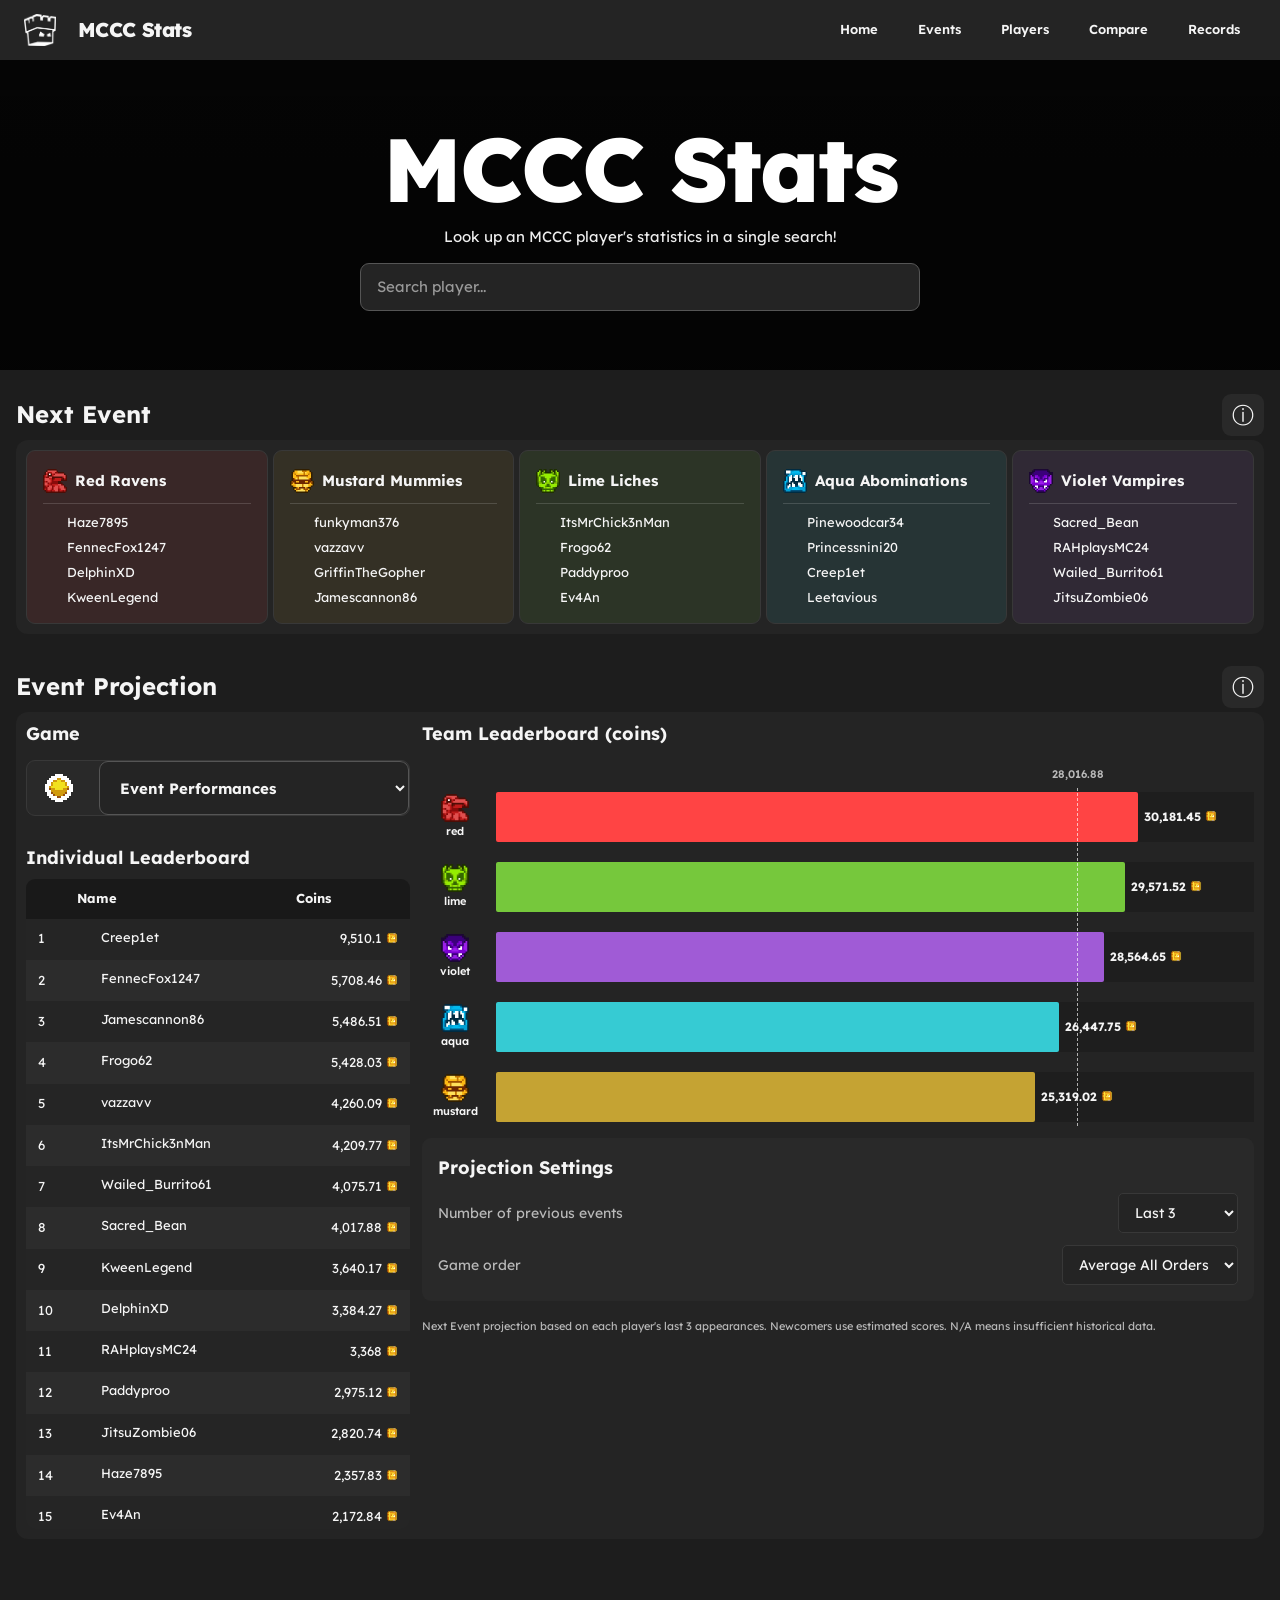
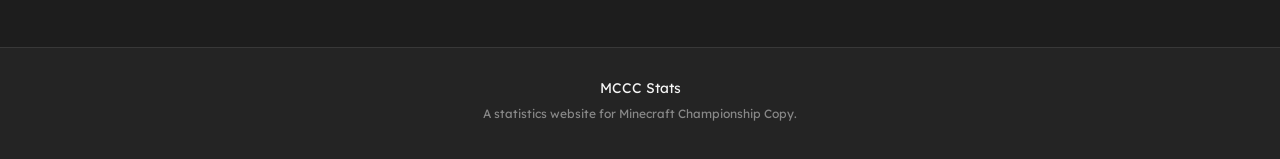
==== index.html @ 7f7164e3 "Add files via upload" ====
<!DOCTYPE html>
<html lang="en" data-theme="dark">
<head>
    <meta charset="UTF-8">
    <meta name="viewport" content="width=device-width, initial-scale=1.0">
    <link rel="icon" type="image/png" href="logo.png?v=2">

    <title>MCCC Stats</title>
    <meta name="description"
          content="MCCC Stats - View Minecraft Championship Copy events, teams, players and statistics.">

    <!-- ReafyStats-style font -->
    <link rel="preconnect" href="https://fonts.googleapis.com">
    <link rel="preconnect" href="https://fonts.gstatic.com" crossorigin>
    <link href="https://fonts.googleapis.com/css2?family=Lexend+Deca:wght@300;400;500;600;700;800&display=swap"
          rel="stylesheet">

    <!-- Our stylesheets -->
    <link rel="stylesheet" href="css/style.css">
    <link rel="stylesheet" href="css/responsive.css">
</head>

<body>

    <!-- =============================== -->
    <!-- NAVIGATION BAR                  -->
    <!-- =============================== -->

    
<header class="site-header">
  <nav class="navbar">

    <div class="navbar-start">
        <img src="logo.png" alt="MCCC Logo"
     style="width:32px;height:32px;object-fit:contain;vertical-align:middle;margin-right:10px;">
      <a href="index.html" class="navbar-brand">
        MCCC Stats
      </a>
    </div>

    <div class="navbar-end">
      <a href="index.html" class="nav-link active">Home</a>
      <a href="events.html" class="nav-link">Events</a>
      <a href="players.html" class="nav-link">Players</a>
      <a href="compare.html" class="nav-link">Compare</a>
      <a class="nav-link" href="records.html">Records</a>
    </div>

  </nav>
</header>



    <!-- =============================== -->
    <!-- MAIN CONTENT                    -->
    <!-- =============================== -->

    <main>

        <!-- =========================== -->
        <!-- HERO / PLAYER SEARCH        -->
        <!-- =========================== -->

        <section class="hero bg-main-lobby">

            <div class="hero-overlay"></div>

            <div class="hero-content">

                <div class="hero-inner">

                    <h1 class="hero-title">
                        MCCC Stats
                    </h1>

                    <p class="hero-description">
                        Look up an MCCC player's statistics
                        in a single search!
                    </p>

                    <div class="search-container">

                        <label for="player-search" class="sr-only">
                            Search for a player
                        </label>

                        <input
                            type="search"
                            id="player-search"
                            class="player-search-input"
                            placeholder="Search player..."
                            autocomplete="off"
                        >

                        <div
                            id="player-search-results"
                            class="search-results"
                            hidden
                        ></div>

                    </div>

                </div>

            </div>

        </section>


        <!-- =========================== -->
        <!-- HOMEPAGE SECTIONS           -->
        <!-- =========================== -->

        <div class="homepage-container">

            <!-- ======================= -->
            <!-- EVENT TEAMS             -->
            <!-- ======================= -->

            <section id="event-teams" class="homepage-section">

                <div class="section-header">

                    <h2 class="section-title">
                        Next Event
                    </h2>

                    <div class="info-dropdown">

                        <button
                            type="button"
                            class="info-button"
                            aria-label="About event teams"
                            title="About event teams"
                        >
                            ⓘ
                        </button>

                        <div class="info-content">
                            This section displays the teams
                            for the selected MCCC event.
                            Click on a player to access
                            their individual statistics!
                        </div>

                    </div>

                </div>

                <div class="section-content">

                    <div class="team-grid" id="event-team-grid">
                    </div>

                </div>

            </section>


            <!-- ======================= -->
            <!-- EVENT PROJECTION        -->
            <!-- ======================= -->

            <section id="event-projection" class="homepage-section">

                <div class="section-header">

                    <h2 class="section-title">
                        Event Projection
                    </h2>

                    <div class="info-dropdown">

                        <button
                            type="button"
                            class="info-button"
                            aria-label="About event projection"
                            title="About event projection"
                        >
                            ⓘ
                        </button>

                        <div class="info-content">
                            This section estimates the relative
                            strength of teams based on players'
                            previous performances.

                            Player averages are combined
                            to calculate projected team scores.

                            These are only predictions!
                        </div>

                    </div>

                </div>

                <div class="section-content">

                    <div class="projection-layout">

                        <!-- LEFT COLUMN -->

                        <div class="projection-sidebar">

                            <div class="projection-settings">

                                <label
                                    for="projection-game"
                                    class="settings-label"
                                >
                                    Game
                                </label>

                                <div class="game-select-container">

                                    <img src="assets/stats/all.webp" class="selected-game-icon" alt="">

                                    <select
                                        id="projection-game"
                                        class="game-select"
                                    >

                                        <option value="event">
                                            Event Performances
                                        </option>

                                        <optgroup label="Games">

                                            <option value="battle_box">
                                                Battle Box
                                            </option>

                                            <option value="sky_battle">
                                                Sky Battle
                                            </option>

                                            <option value="hole_in_the_wall">
                                                Hole in the Wall
                                            </option>

                                            <option value="rocket_spleef_rush">
                                                Rocket Spleef Rush
                                            </option>

                                            <option value="tgttos">
                                                TGTTOS
                                            </option>

                                            <option value="parkour_warrior">
                                                Parkour Warrior
                                            </option>

                                        </optgroup>

                                    </select>

                                </div>

                            </div>


                            <!-- INDIVIDUAL LEADERBOARD -->

                            <div class="projection-leaderboard">

                                <h3 class="projection-subtitle">
                                    Individual Leaderboard
                                </h3>

                                <div class="table-container">

                                    <table class="stats-table">

                                        <thead>
                                            <tr>
                                                <th></th>
                                                <th>Name</th>
                                                <th>Coins</th>
                                            </tr>
                                        </thead>

                                        <tbody id="projection-individual-body">
                                            <!-- Filled by projection.js -->
                                        </tbody>

                                    </table>

                                </div>

                            </div>

                        </div> <!-- projection-sidebar -->


                        <!-- RIGHT COLUMN -->

                        <div class="projection-main">

                            <h3 class="projection-subtitle">
                                Team Leaderboard (coins)
                            </h3>

                            <div id="projection-team-results" hidden></div>

                            <div
                                id="projection-chart"
                                class="projection-chart"
                            ></div>


                            <!-- PROJECTION SETTINGS -->

                            <div class="projection-options">

                                <h3 class="projection-subtitle">
                                    Projection Settings
                                </h3>

                                <div class="projection-option">

                                    <label for="projection-events-count">
                                        Number of previous events
                                    </label>

                                    <select id="projection-events-count">
                                        <option value="1">Last 1</option>
                                        <option value="2">Last 2</option>
                                        <option value="3" selected>Last 3</option>
                                        <option value="5">Last 5</option>
                                        <option value="season1">Season 1</option>
                                        <option value="season2">Season 2</option>
                                        <option value="all">All Events</option>
                                    </select>

                                </div>

                                <div class="projection-option">

                                    <label for="projection-order-mode">
                                        Game order
                                    </label>

                                    <select id="projection-order-mode">
                                        <option value="average" selected>
                                            Average All Orders
                                        </option>
                                        <option value="custom">
                                            Custom Order
                                        </option>
                                        <option value="random">
                                            Random Order
                                        </option>
                                    </select>

                                </div>

                            </div> <!-- projection-options -->


                            <!-- HORIZONTAL GAME ORDER -->
                            <!-- Now inside the RIGHT column -->

                            <div
                                id="projection-order-controls"
                                class="projection-order-controls"
                                hidden
                            >

                                <div class="projection-order-header">

                                    <div>
                                        <h3 class="projection-subtitle">
                                            Game Order
                                        </h3>

                                        <p class="projection-order-description">
                                            Drag games to rearrange their order.
                                            Multipliers are determined by position.
                                        </p>
                                    </div>

                                    <button
                                        type="button"
                                        id="projection-randomize"
                                        hidden
                                    >
                                        Shuffle Order
                                    </button>

                                </div>

                                <div
                                    id="projection-order-list"
                                    class="projection-order-list"
                                ></div>

                            </div> <!-- projection-order-controls -->

                        </div> <!-- projection-main -->

                    </div> <!-- projection-layout -->

                </div> <!-- section-content -->

            </section> <!-- event-projection -->

        </div> <!-- homepage-container -->

    </main>


    <!-- =============================== -->
    <!-- FOOTER                          -->
    <!-- =============================== -->

    <footer class="site-footer">

        <div class="footer-content">

            <p>
                MCCC Stats
            </p>

            <p class="footer-description">
                A statistics website for Minecraft
                Championship Copy.
            </p>

        </div>

    </footer>


    <!-- =============================== -->
    <!-- JAVASCRIPT                      -->
    <!-- =============================== -->

    <script src="js/data.js"></script>
    <script src="js/main.js"></script>
    <script src="js/projection.js"></script>

</body>
</html>
---- css/style.css ----
@import url('https://fonts.googleapis.com/css2?family=Lexend:wght@300;400;500;600;700;800;900&display=swap');

/* ==========================================
   MCCC STATS - MAIN STYLESHEET
   ReafyStats-inspired homepage
   ========================================== */

/* ==========================================
   1. COLOURS AND VARIABLES
   ========================================== */

:root {
    --bg-main: #1d1d1d;
    --bg-secondary: #242424;
    --bg-card: #292929;
    --bg-hover: #343434;

    --text-primary: #f5f5f5;
    --text-secondary: #b9b9b9;
    --text-muted: #888888;

    --border-color: #383838;
    --accent: #e4b84e;

    --red: #ff4444;
    --orange: #ff9933;
    --yellow: #ffcc33;
    --lime: #99cc33;
    --green: #33cc66;
    --cyan: #33cccc;
    --aqua: #55dddd;
    --blue: #4488ff;
    --purple: #aa66ff;
    --pink: #ff66aa;

    --radius-sm: 5px;
    --radius-md: 9px;
    --radius-lg: 12px;

    --transition: 0.2s ease;
}

/* ==========================================
   2. RESET AND GLOBAL STYLES
   ========================================== */

* {
    box-sizing: border-box;
}

html {
    scroll-behavior: smooth;
}

body {
    margin: 0;
    padding: 0;
    min-height: 100vh;

    background-color: var(--bg-main);
    color: var(--text-primary);

    font-family: "Lexend Deca", sans-serif;
    font-size: 14px;
    line-height: 1.5;
}

button,
input,
select {
    font: inherit;
}

button {
    cursor: pointer;
}

a {
    color: inherit;
    text-decoration: none;
}

img {
    max-width: 100%;
}

h1,
h2,
h3,
p {
    margin-top: 0;
}

[hidden] {
    display: none !important;
}

.sr-only {
    position: absolute;
    width: 1px;
    height: 1px;
    padding: 0;
    margin: -1px;
    overflow: hidden;
    clip: rect(0, 0, 0, 0);
    white-space: nowrap;
    border: 0;
}

/* ==========================================
   3. NAVIGATION BAR
   ========================================== */

.site-header {
    position: relative;
    z-index: 100;

    width: 100%;
    background: var(--bg-secondary);
}

.navbar {
    display: flex;
    align-items: center;
    justify-content: space-between;

    width: 100%;
    min-height: 64px;
    padding: 0 24px;
}

.navbar-start,
.navbar-end {
    display: flex;
    align-items: center;
}

.navbar-end {
    gap: 6px;
}

.navbar-brand {
    display: inline-flex;
    align-items: center;
    gap: 10px;

    padding: 8px 12px;

    font-size: 20px;
    font-weight: 600;
    white-space: nowrap;

    border-radius: var(--radius-md);
    transition: background var(--transition);
}

.navbar-brand:hover {
    background: var(--bg-hover);
}

.navbar-logo {
    width: 32px;
    height: 32px;
    object-fit: contain;
}

.nav-link {
    display: inline-flex;
    align-items: center;
    justify-content: center;

    min-height: 42px;
    padding: 10px 16px;

    font-size: 14px;
    font-weight: 500;

    border-radius: var(--radius-md);
    transition:
        background var(--transition),
        color var(--transition);
}

.nav-link:hover {
    background: var(--bg-hover);
}

.nav-link.active {
    color: var(--text-primary);
}

/* ==========================================
   4. THEME DROPDOWN
   ========================================== */

.theme-dropdown {
    position: relative;
}

.theme-button {
    display: flex;
    align-items: center;
    justify-content: center;

    width: 42px;
    height: 42px;

    background: transparent;
    color: var(--text-primary);

    border: 0;
    border-radius: var(--radius-md);

    font-size: 23px;
    transition: background var(--transition);
}

.theme-button:hover {
    background: var(--bg-hover);
}

.theme-menu {
    position: absolute;
    top: calc(100% + 8px);
    right: 0;

    width: 190px;
    padding: 8px;

    background: var(--bg-card);
    border: 1px solid var(--border-color);
    border-radius: var(--radius-md);

    box-shadow: 0 8px 25px rgba(0, 0, 0, 0.3);
    z-index: 200;
}

.theme-menu button {
    display: block;
    width: 100%;

    padding: 10px 12px;
    text-align: left;

    background: transparent;
    color: var(--text-primary);

    border: none;
    border-radius: var(--radius-sm);
}

.theme-menu button:hover {
    background: var(--bg-hover);
}

/* ==========================================
   5. HERO SECTION
   ========================================== */

.hero {
    position: relative;
    z-index: 10;

    display: flex;
    align-items: center;
    justify-content: center;

    width: 100%;
    min-height: 310px;

    overflow: visible;
    isolation: isolate;
}

.bg-main-lobby {
    background-color: #171717;
    background-image:
        linear-gradient(
            rgba(0, 0, 0, 0.75),
            rgba(0, 0, 0, 0.85)
        ),
        url("../assets/backgrounds/main-lobby.webp");

    background-position: center;
    background-repeat: no-repeat;
    background-size: cover;
}

.hero-overlay {
    position: absolute;
    inset: 0;
    z-index: -1;

    background: rgba(0, 0, 0, 0.1);
}

.hero-content {
    width: 100%;
    padding: 48px 20px;

    display: flex;
    align-items: center;
    justify-content: center;

    text-align: center;
}

.hero-inner {
    width: 100%;
    max-width: 560px;
}

.hero-title {
    margin: 0 0 8px;

    color: #ffffff;
    font-size: clamp(48px, 7vw, 96px);
    font-weight: 800;
    line-height: 1.1;
    letter-spacing: -2px;
}

.hero-description {
    margin: 0 0 14px;

    color: #eeeeee;
    font-size: 15px;
    font-weight: 400;
}

/* ==========================================
   6. PLAYER SEARCH
   ========================================== */

.search-container {
    position: relative;
    width: 100%;
}

.player-search-input {
    display: block;

    width: 100%;
    height: 48px;
    padding: 0 16px;

    background: var(--bg-secondary);
    color: var(--text-primary);

    border: 1px solid #555555;
    border-radius: var(--radius-md);

    outline: none;

    font-size: 15px;
    transition:
        border-color var(--transition),
        box-shadow var(--transition);
}

.player-search-input::placeholder {
    color: #999999;
}

.player-search-input:focus {
    border-color: #aaaaaa;
    box-shadow: 0 0 0 2px rgba(255, 255, 255, 0.08);
}

.search-results {
    position: absolute;
    top: calc(100% + 4px);
    left: 0;
    right: 0;

    max-height: 320px;
    overflow-y: auto;

    background: var(--bg-card);
    border: 1px solid var(--border-color);
    border-radius: var(--radius-md);

    box-shadow: 0 10px 30px rgba(0, 0, 0, 0.35);
    z-index: 50;
}

.search-result {
    display: flex;
    align-items: center;
    gap: 10px;

    padding: 10px 14px;

    color: var(--text-primary);
    transition: background var(--transition);
}

.search-result:hover {
    background: var(--bg-hover);
}

.search-result img {
    width: 24px;
    height: 24px;
    border-radius: 3px;
}

/* ==========================================
   7. HOMEPAGE LAYOUT
   ========================================== */

.homepage-container {
    width: 100%;
    max-width: 1280px;

    margin: 0 auto;
    padding: 20px 16px 48px;
}

.homepage-section {
    margin-bottom: 28px;
}

.section-header {
    display: flex;
    align-items: center;
    justify-content: space-between;

    min-height: 50px;
    gap: 12px;
}

.section-title {
    margin: 0;

    font-size: 24px;
    font-weight: 700;
    line-height: 1.3;
}

.section-content {
    padding: 10px;

    border-radius: var(--radius-lg);
    background: var(--bg-secondary);
}

/* ==========================================
   8. INFORMATION TOOLTIP
   ========================================== */

.info-dropdown {
    position: relative;
}

.info-button {
    display: flex;
    align-items: center;
    justify-content: center;

    width: 42px;
    height: 42px;

    background: var(--bg-card);
    color: var(--text-primary);

    border: 0;
    border-radius: var(--radius-md);

    font-size: 22px;
    transition: background var(--transition);
}

.info-button:hover {
    background: var(--bg-hover);
}

.info-content {
    display: none;

    position: absolute;
    top: calc(100% + 6px);
    right: 0;

    width: 260px;
    padding: 14px;

    background: var(--bg-card);
    border: 1px solid var(--border-color);
    border-radius: var(--radius-md);

    color: var(--text-secondary);
    font-size: 13px;

    box-shadow: 0 8px 25px rgba(0, 0, 0, 0.3);
    z-index: 20;
}

.info-dropdown:hover .info-content,
.info-dropdown:focus-within .info-content {
    display: block;
}

/* ==========================================
   9. TEAM CARDS
   ========================================== */

.team-grid {
    display: grid;
    grid-template-columns: repeat(5, minmax(0, 1fr));
    gap: 5px;
}

.team-card {
    min-width: 0;
    padding: 16px;

    border: 1px solid var(--border-color);
    border-radius: var(--radius-md);

    background: var(--bg-card);

    transition:
        background var(--transition),
        border-color var(--transition);
}

.team-card:hover {
    border-color: #555555;
}

.team-card-header {
    display: flex;
    align-items: center;
    gap: 8px;

    min-height: 28px;
}

.team-card-header h3 {
    margin: 0;

    font-size: 15px;
    font-weight: 700;

    overflow: hidden;
    text-overflow: ellipsis;
    white-space: nowrap;
}

.team-icon {
    width: 24px;
    height: 24px;
    flex-shrink: 0;

    object-fit: contain;
}

.team-divider {
    height: 1px;
    margin: 8px 0;

    background: rgba(255, 255, 255, 0.15);
}

.team-players {
    display: flex;
    flex-direction: column;
    gap: 5px;
}

.team-player {
    display: flex;
    align-items: center;
    gap: 8px;

    min-width: 0;
    color: var(--text-primary);

    font-size: 13px;
    line-height: 20px;
}

.team-player img {
    width: 16px;
    height: 16px;

    border-radius: 2px;
    image-rendering: pixelated;
    flex-shrink: 0;
}

.team-player span {
    overflow: hidden;
    text-overflow: ellipsis;
    white-space: nowrap;
}

.team-player:hover span {
    text-decoration: underline;
}

/* ==========================================
   10. TEAM COLOURS
   ========================================== */

.red-team {
    background: rgba(255, 68, 68, 0.09);
}

.orange-team {
    background: rgba(255, 153, 51, 0.09);
}

.yellow-team {
    background: rgba(255, 204, 51, 0.09);
}

.lime-team {
    background: rgba(153, 204, 51, 0.09);
}

.green-team {
    background: rgba(51, 204, 102, 0.09);
}

.cyan-team {
    background: rgba(51, 204, 204, 0.09);
}

.aqua-team {
    background: rgba(85, 221, 221, 0.09);
}

.blue-team {
    background: rgba(68, 136, 255, 0.09);
}

.purple-team {
    background: rgba(170, 102, 255, 0.09);
}

.pink-team {
    background: rgba(255, 102, 170, 0.09);
}

/* ==========================================
   11. EVENT PROJECTION
   ========================================== */

.projection-layout {
    display: flex;
    flex-direction: row;
    gap: 12px;

    width: 100%;
}

.projection-sidebar {
    display: flex;
    flex-direction: column;
    gap: 12px;

    width: 384px;
    flex-shrink: 0;
}

.projection-main {
    display: flex;
    flex-direction: column;
    gap: 14px;

    min-width: 0;
    flex: 1;
}

.projection-settings {
    display: flex;
    flex-direction: column;
    gap: 6px;
}

.settings-label,
.projection-subtitle {
    margin: 0;

    color: var(--text-primary);
    font-size: 18px;
    font-weight: 700;
}

.game-select-container {
    display: flex;
    align-items: center;

    width: 100%;
    min-height: 48px;

    background: var(--bg-card);
    border: 1px solid var(--border-color);
    border-radius: var(--radius-md);

    overflow: hidden;
}

.selected-game-icon {
    width: 32px;
    height: 32px;

    margin: 0 10px;
    object-fit: contain;
}

.game-select {
    width: 100%;
    height: 48px;
    padding: 0 12px;

    background: transparent;
    color: var(--text-primary);

    border: none;
    outline: none;

    cursor: pointer;
}

.game-select option,
.game-select optgroup {
    background: var(--bg-secondary);
    color: var(--text-primary);
}

/* ==========================================
   12. LEADERBOARD TABLES
   ========================================== */

.projection-leaderboard {
    display: flex;
    flex-direction: column;
    gap: 8px;
}

.table-container {
    width: 100%;
    max-height: 650px;

    overflow-x: auto;
    overflow-y: auto;

    border-radius: var(--radius-md);
}

.stats-table {
    width: 100%;

    border-collapse: collapse;
    border-spacing: 0;

    font-size: 13px;
    text-align: left;
}

.stats-table thead {
    background: #191919;
}

.stats-table th {
    padding: 10px 12px;
    font-weight: 700;
    white-space: nowrap;
}

.stats-table td {
    padding: 9px 12px;
    white-space: nowrap;
}

.stats-table tbody tr {
    background: #252525;
}

.stats-table tbody tr:nth-child(even) {
    background: #2c2c2c;
}

.stats-table tbody tr:hover {
    background: #363636;
}

.stats-table td:first-child,
.stats-table th:first-child {
    width: 38px;
}

.stats-table a {
    display: inline-flex;
    align-items: center;
    gap: 8px;
}

.stats-table a:hover {
    text-decoration: underline;
}

.stats-table img {
    width: 16px;
    height: 16px;
    border-radius: 2px;
}

/* ==========================================
   13. TEAM PROJECTION RESULTS
   ========================================== */

.projection-team-results {
    display: flex;
    flex-direction: column;
    gap: 8px;
}

.projection-team-row {
    display: flex;
    align-items: center;
    gap: 12px;

    padding: 12px 14px;

    background: var(--bg-card);
    border-radius: var(--radius-md);
}

.projection-team-rank {
    width: 24px;
    font-weight: 700;
}

.projection-team-name {
    flex: 1;
    font-weight: 600;
}

.projection-team-score {
    font-weight: 700;
    font-variant-numeric: tabular-nums;
}

/* ==========================================
   14. PROJECTION CHART
   ========================================== */

.projection-chart {
    width: 100%;
    min-height: 300px;

    padding: 16px;

    background: var(--bg-card);
    border-radius: var(--radius-md);
}

.projection-options {
    display: flex;
    flex-direction: column;
    gap: 12px;

    padding: 16px;

    background: var(--bg-card);
    border-radius: var(--radius-md);
}

.projection-option {
    display: flex;
    align-items: center;
    justify-content: space-between;
    gap: 12px;
}

.projection-option label {
    color: var(--text-secondary);
}

.projection-option select {
    min-width: 120px;
    padding: 9px 12px;

    background: var(--bg-secondary);
    color: var(--text-primary);

    border: 1px solid var(--border-color);
    border-radius: var(--radius-sm);
}

/* ==========================================
   15. FOOTER
   ========================================== */

.site-footer {
    width: 100%;
    margin-top: 32px;
    padding: 30px 20px;

    background: var(--bg-secondary);
    border-top: 1px solid var(--border-color);
}

.footer-content {
    max-width: 1280px;
    margin: 0 auto;

    text-align: center;
}

.footer-content p {
    margin-bottom: 6px;
}

.footer-description {
    color: var(--text-muted);
    font-size: 12px;
}

/* ==========================================
   16. GENERAL BUTTON ANIMATIONS
   ========================================== */

button {
    transition:
        background var(--transition),
        color var(--transition),
        transform var(--transition),
        box-shadow var(--transition);
}

button:hover {
    filter: brightness(1.08);
}

button:active {
    transform: scale(0.96);
}

/* ==========================================
   17. LIGHT THEME
   ========================================== */

html[data-theme="light"] {
    --bg-main: #f3f3f3;
    --bg-secondary: #ffffff;
    --bg-card: #e9e9e9;
    --bg-hover: #dddddd;

    --text-primary: #202020;
    --text-secondary: #555555;
    --text-muted: #777777;

    --border-color: #d3d3d3;
}

html[data-theme="light"] .stats-table thead {
    background: #dedede;
}

html[data-theme="light"] .stats-table tbody tr {
    background: #f7f7f7;
}

html[data-theme="light"] .stats-table tbody tr:nth-child(even) {
    background: #ebebeb;
}

html[data-theme="light"] .stats-table tbody tr:hover {
    background: #dedede;
}

html[data-theme="light"] .team-divider {
    background: rgba(0, 0, 0, 0.15);
}

html[data-theme="light"] .game-select option,
html[data-theme="light"] .game-select optgroup {
    background: #ffffff;
    color: #202020;
}

/* ==========================================
   18. RESPONSIVE LAYOUT
   ========================================== */

@media (max-width: 1100px) {
    .team-grid {
        grid-template-columns: repeat(3, minmax(0, 1fr));
    }

    .projection-sidebar {
        width: 320px;
    }
}

@media (max-width: 768px) {
    .navbar {
        padding: 0 12px;
    }

    .navbar-brand {
        font-size: 18px;
    }

    .hero {
        min-height: 250px;
    }

    .hero-title {
        font-size: 52px;
    }

    .homepage-container {
        padding: 16px 10px 36px;
    }

    .team-grid {
        grid-template-columns: repeat(2, minmax(0, 1fr));
    }

    .projection-layout {
        flex-direction: column-reverse;
    }

    .projection-sidebar {
        width: 100%;
    }

    .projection-chart {
        min-height: 240px;
    }
}

@media (max-width: 480px) {
    .navbar {
        min-height: 58px;
    }

    .navbar-brand {
        padding: 6px;
        font-size: 16px;
    }

    .nav-link {
        padding: 8px 10px;
    }

    .hero-title {
        font-size: 44px;
    }

    .hero-description {
        font-size: 13px;
    }

    .section-title {
        font-size: 20px;
    }

    .team-card {
        padding: 12px;
    }

    .team-card-header h3 {
        font-size: 13px;
    }

    .team-player {
        font-size: 12px;
    }

    .projection-option {
        align-items: stretch;
        flex-direction: column;
    }
}


/* ==========================================
   MCCC STATS - BROWSE EVENTS PAGE
   ========================================== */

/* Page heading banner */

.events-hero {
    min-height: 115px;
}

.events-hero .hero-content {
    padding: 32px 20px;
}

.events-page-title {
    margin: 0;
    color: #ffffff;
    font-size: 36px;
    font-weight: 700;
    line-height: 1.3;
    text-align: center;
}

/* Event grid */

.events-container {
    width: 100%;
    max-width: 1280px;
    margin: 0 auto;
    padding: 16px;
}

.events-grid {
    display: grid;
    grid-template-columns: repeat(4, minmax(0, 1fr));
    gap: 12px;
    justify-items: center;
}

/* Event cards */

.event-card {
    display: flex;
    flex-direction: column;

    width: 100%;
    max-width: 448px;
    min-width: 0;

    overflow: hidden;

    background: var(--bg-secondary);
    color: var(--text-primary);

    border-radius: 12px;

    box-shadow: 0 4px 9px rgba(0, 0, 0, 0.16);

    transition:
        transform 0.2s ease,
        box-shadow 0.2s ease;
}

.event-card:hover {
    transform: translateY(-3px);
    box-shadow: 0 8px 18px rgba(0, 0, 0, 0.25);
}

/* Banner image */

.event-card-image {
    width: 100%;
    height: 144px;
    margin: 0;
    overflow: hidden;

    background: #242424;
}

.event-card-image img {
    display: block;
    width: 100%;
    height: 100%;
    object-fit: cover;
}

/* Card information */

.event-card-body {
    display: flex;
    flex-direction: column;
    flex: 1;
    gap: 8px;

    padding: 16px;
}

.event-card-title {
    margin: 0;

    font-size: 17px;
    font-weight: 700;
    line-height: 1.35;
}

.event-card-date {
    margin: 0;

    color: var(--text-secondary);
    font-size: 14px;
}

/* Badges */

.event-card-badges {
    display: flex;
    justify-content: flex-end;
    flex-wrap: wrap;
    gap: 6px;

    margin-top: auto;
}

.event-season-badge {
    display: inline-flex;
    align-items: center;

    padding: 3px 9px;

    background: var(--accent);
    color: #1d1d1d;

    border-radius: 999px;

    font-size: 12px;
    font-weight: 600;
}

.event-noncanon-badge {
    display: inline-flex;
    align-items: center;

    padding: 2px 8px;

    color: #e6ad45;
    border: 1px solid #e6ad45;

    border-radius: 999px;

    font-size: 12px;
}

/* Responsive */

@media (max-width: 1199px) {
    .events-grid {
        grid-template-columns: repeat(2, minmax(0, 1fr));
    }
}

@media (max-width: 767px) {
    .events-grid {
        grid-template-columns: 1fr;
    }

    .events-page-title {
        font-size: 26px;
    }

    .event-card {
        max-width: 448px;
    }
}


/* ==========================================
   MCCC STATS - EVENT DETAILS PAGE
   Inspired by ReafyStats
   ========================================== */

/* ------------------------------------------
   1. EVENT BANNER
   ------------------------------------------ */

.event-detail-hero {
    min-height: 145px;
    position: relative;
    background-size: cover;
    background-position: center;
}

.event-detail-hero .hero-content {
    position: relative;
    z-index: 1;
    padding: 32px 20px 42px;
    text-align: center;
}

.event-detail-title {
    margin: 0 0 8px;
    color: #fff;
    font-size: 36px;
    font-weight: 700;
    line-height: 1.2;
}

.event-detail-date {
    margin: 0;
    color: #fff;
    font-size: 16px;
}

/* ------------------------------------------
   2. MAIN CONTENT CONTAINER
   ------------------------------------------ */

.event-detail-container {
    width: 100%;
    max-width: 1280px;
    margin: 16px auto;
    padding: 16px;

    display: flex;
    flex-direction: column;
    gap: 16px;
}

.event-detail-container .homepage-section {
    width: 100%;
    margin: 0;
}

.event-detail-container .section-content {
    padding: 12px 8px;
}

/* ------------------------------------------
   3. TEAM LIST
   ------------------------------------------ */

.event-detail-team-grid {
    display: grid;
    grid-template-columns: repeat(5, minmax(0, 1fr));
    gap: 6px;
    width: 100%;
}

.event-team-card {
    min-width: 0;
    padding: 16px;

    display: flex;
    flex-direction: column;
    gap: 7px;

    border: 1px solid var(--border-color, rgba(128,128,128,.25));
    border-radius: 9px;

    background:
        color-mix(
            in srgb,
            var(--event-team-color) 10%,
            transparent
        );
}

.event-team-heading {
    display: flex;
    align-items: center;
    gap: 8px;

    min-width: 0;
    font-size: 15px;
    font-weight: 700;
}

.event-team-heading strong {
    overflow: hidden;
    text-overflow: ellipsis;
    white-space: nowrap;
}

.event-team-icon {
    width: 24px;
    height: 24px;
    object-fit: contain;
    flex-shrink: 0;
}

.event-team-divider {
    width: 100%;
    height: 1px;
    margin: 3px 0 6px;
    border: 0;
    background: var(--border-color, rgba(128,128,128,.25));
}

.event-team-player {
    display: flex;
    align-items: center;
    gap: 8px;
    min-width: 0;

    color: var(--text-primary);
    text-decoration: none;
    font-size: 13px;
    line-height: 1.6;
}

.event-team-player img {
    width: 17px;
    height: 17px;
    border-radius: 3px;
    image-rendering: pixelated;
    flex-shrink: 0;
}

.event-team-player span {
    overflow: hidden;
    white-space: nowrap;
    text-overflow: ellipsis;
}

.event-team-player:hover {
    text-decoration: underline;
}

/* ------------------------------------------
   4. GAME SELECTION
   ------------------------------------------ */

.event-game-selection {
    display: flex;
    align-items: stretch;
    gap: 16px;
    width: 100%;
}

.event-selected-games {
    flex: 3;
    min-width: 0;
}

.event-skipped-games {
    flex: 1;
    min-width: 0;
}

.event-field-label {
    margin: 0 0 12px;
    font-size: 14px;
    font-weight: 400;
    color: var(--text-secondary);
}

.event-game-grid {
    display: grid;
    grid-template-columns: repeat(4, minmax(0, 1fr));
    gap: 8px;
}

.event-skipped-grid {
    display: flex;
    flex-wrap: wrap;
    gap: 8px;
}

.event-game-divider {
    width: 1px;
    background: var(--border-color, rgba(128,128,128,.25));
    flex-shrink: 0;
}

.event-game-card {
    display: flex;
    align-items: center;
    min-width: 0;
    min-height: 50px;

    border: 1px solid var(--border-color, rgba(128,128,128,.25));
    border-radius: 8px;
    overflow: hidden;

    font-size: 13px;
    font-weight: 400;
}

.event-game-icon-box {
    width: 52px;
    min-height: 50px;

    display: flex;
    align-items: center;
    justify-content: center;
    flex-shrink: 0;

    background: var(--bg-secondary, rgba(128,128,128,.1));
}

.event-game-icon-box img {
    width: 36px;
    height: 36px;
    object-fit: contain;
}

.event-game-card > span {
    padding: 8px 12px;
    overflow-wrap: anywhere;
}

.event-game-card.skipped .event-game-icon-box img {
    filter: grayscale(1);
    opacity: .6;
}

.event-empty-message {
    margin: 0;
    padding: 12px 0;
    font-size: 13px;
    color: var(--text-secondary);
}

/* ------------------------------------------
   5. EVENT BREAKDOWN OPTIONS
   ------------------------------------------ */

.event-score-toggle {
    display: flex;
    align-items: center;
    gap: 14px;

    width: fit-content;
    padding: 8px 0 14px;

    font-size: 14px;
    cursor: pointer;
}

.event-score-toggle input {
    width: 19px;
    height: 19px;
    margin: 0;
    accent-color: var(--accent, #e4b84e);
    cursor: pointer;
}

/* ------------------------------------------
   6. TEAM / INDIVIDUAL TABS
   ------------------------------------------ */

.event-breakdown-tabs {
    display: flex;
    width: 100%;
    padding: 4px;
    margin-bottom: 16px;

    background: var(--bg-secondary, rgba(128,128,128,.1));
    border-radius: 9px;
    gap: 4px;
}

.event-breakdown-tab {
    flex: 1;
    padding: 10px 16px;

    border: 0;
    border-radius: 7px;

    background: transparent;
    color: var(--text-primary);

    font-family: inherit;
    font-size: 14px;
    font-weight: 500;

    cursor: pointer;
    transition: background .2s ease;
}

.event-breakdown-tab:hover {
    background: rgba(128,128,128,.12);
}

.event-breakdown-tab.active {
    background: #f0b65e;
    color: #171717;
    box-shadow: 0 2px 6px rgba(0, 0, 0, 0.18);
    font-weight: 700;
}

.event-breakdown-tab:not(.active) {
    background: #1c1c1c;
    color: #999999;
    box-shadow: 0 1px 5px rgba(0, 0, 0, 0.15);
}

.event-breakdown-tab:not(.active):hover {
    background: rgba(255, 255, 255, 0.06);
    color: #ffffff;
}

.event-breakdown-panel[hidden] {
    display: none !important;
}

/* ------------------------------------------
   7. EVENT BREAKDOWN TABLE
   ------------------------------------------ */

.event-table-scroll {
    width: 100%;
    overflow-x: auto;
    scrollbar-width: thin;
}

.event-breakdown-table {
    width: 100%;
    min-width: 780px;

    border-collapse: collapse;
    font-size: 13px;
}

.event-breakdown-table thead {
    background: var(--bg-secondary, rgba(128,128,128,.08));
}

.event-breakdown-table th,
.event-breakdown-table td {
    padding: 10px 9px;
    text-align: center;
    vertical-align: middle;
    white-space: nowrap;
}

.event-breakdown-table thead th {
    font-weight: 600;
    border-bottom: 1px solid var(--border-color, rgba(128,128,128,.2));
}

.event-breakdown-table thead th:nth-child(2) {
    text-align: left;
}

.event-breakdown-table tbody tr {
    border-bottom: 1px solid rgba(128,128,128,.1);
}

/* Alternating dark rows with subtle team colours */

/* ReafyStats-style leaderboard rows */

.event-breakdown-table tbody tr.event-score-row {
    background: #202020;
}

.event-breakdown-table tbody tr.event-score-row:nth-child(even) {
    background: #242424;
}

.event-breakdown-table tbody tr.event-score-row:hover {
    background: #303030;
}

/* Table sorting */

.event-sortable-header button,
.event-game-header {
    display: inline-flex;
    flex-direction: column;
    align-items: center;
    justify-content: center;
    gap: 4px;

    border: 0;
    padding: 4px;

    background: transparent;
    color: var(--text-primary);

    font: inherit;
    font-weight: 600;

    cursor: pointer;
}

.event-sortable-header button:hover,
.event-game-header:hover {
    text-decoration: underline;
}

.event-game-header img {
    width: 32px;
    height: 32px;
    object-fit: contain;
}

.event-game-header span {
    font-size: 12px;
    font-weight: 400;
    text-transform: lowercase;
}

/* Team and player name cells */

.event-breakdown-table .event-score-name {
    min-width: 165px;
    text-align: left;
}

.event-score-name-content {
    display: flex;
    align-items: center;
    gap: 10px;

    color: inherit;
    text-decoration: none;
    text-align: left;
}

.event-score-name-content > div {
    min-width: 0;
}

.event-score-name-content strong {
    display: block;
    font-size: 13px;
}

.event-score-name-content small {
    display: block;
    max-width: 240px;
    margin-top: 3px;

    overflow: hidden;
    text-overflow: ellipsis;

    color: var(--text-secondary);
    font-size: 11px;
    font-weight: 400;
}

a.event-score-name-content:hover strong {
    text-decoration: underline;
}

.event-score-team-icon {
    width: 32px;
    height: 32px;
    object-fit: contain;
    flex-shrink: 0;
}

.event-score-player-head {
    width: 28px;
    height: 28px;
    border-radius: 4px;
    image-rendering: pixelated;
    flex-shrink: 0;
}

.event-score-total {
    font-weight: 700;
    text-align: right !important;
}

/* ------------------------------------------
   8. RESPONSIVE DESIGN
   ------------------------------------------ */

@media (max-width: 1199px) {

    .event-detail-team-grid {
        grid-template-columns: repeat(4, minmax(0, 1fr));
    }

    .event-game-grid {
        grid-template-columns: repeat(2, minmax(0, 1fr));
    }

}

@media (max-width: 900px) {

    .event-game-selection {
        flex-direction: column;
    }

    .event-game-divider {
        width: 100%;
        height: 1px;
    }

}

@media (max-width: 767px) {

    .event-detail-title {
        font-size: 26px;
    }

    .event-detail-container {
        padding: 12px;
    }

    .event-detail-team-grid {
        grid-template-columns: repeat(2, minmax(0, 1fr));
    }

    .event-team-card {
        padding: 12px;
    }

    .event-game-grid {
        grid-template-columns: repeat(2, minmax(0, 1fr));
    }

    .event-breakdown-table {
        font-size: 12px;
    }

    .event-breakdown-table th,
    .event-breakdown-table td {
        padding: 8px 7px;
    }

}

@media (max-width: 420px) {

    .event-detail-team-grid {
        grid-template-columns: 1fr;
    }

    .event-game-grid {
        grid-template-columns: 1fr;
    }

}

/* ==========================================
   EVENT TEAM GRID - 4 TO 8 TEAMS
   ========================================== */

/* Default: four equal columns */
.event-detail-team-grid {
    display: grid;
    grid-template-columns: repeat(4, minmax(0, 1fr));
    gap: 6px;
}

/* 5 or 6 teams: three columns */
.event-detail-team-grid:has(> :nth-child(5)):not(:has(> :nth-child(7))) {
    grid-template-columns: repeat(6, minmax(0, 1fr));
}

.event-detail-team-grid:has(> :nth-child(5)):not(:has(> :nth-child(7))) > * {
    grid-column: span 2;
}

/* Centre the last two cards when there are 5 teams */
.event-detail-team-grid:has(> :nth-child(5):last-child) > :nth-child(4) {
    grid-column: 2 / span 2;
}

/* 7 teams: four on top, three centred underneath */
.event-detail-team-grid:has(> :nth-child(7):last-child) {
    grid-template-columns: repeat(8, minmax(0, 1fr));
}

.event-detail-team-grid:has(> :nth-child(7):last-child) > * {
    grid-column: span 2;
}

.event-detail-team-grid:has(> :nth-child(7):last-child) > :nth-child(5) {
    grid-column: 2 / span 2;
}

/* Tablet */
@media (max-width: 767px) {
    .event-detail-team-grid,
    .event-detail-team-grid:has(> :nth-child(5)):not(:has(> :nth-child(7))),
    .event-detail-team-grid:has(> :nth-child(7):last-child) {
        grid-template-columns: repeat(2, minmax(0, 1fr));
    }

    .event-detail-team-grid > * {
        grid-column: auto !important;
    }
}

/* Mobile */
@media (max-width: 420px) {
    .event-detail-team-grid,
    .event-detail-team-grid:has(> :nth-child(5)):not(:has(> :nth-child(7))),
    .event-detail-team-grid:has(> :nth-child(7):last-child) {
        grid-template-columns: 1fr;
    }
}


/* ==========================================
   EVENT BREAKDOWN - DARK HEADER
   ========================================== */

/* Darker background around the table headings */
.event-breakdown-table {
    border-collapse: separate;
    border-spacing: 0;
}

/* Dark background across the header */
.event-breakdown-table thead {
    background: #171b25;
}

/* Header cells */
.event-breakdown-table thead th {
    background: #171b25;
    color: #f5f5f5;

    padding: 14px 10px;

    border-top: 1px solid #303746;
    border-bottom: 1px solid #303746;
}

/* Rounded corners */
.event-breakdown-table thead th:first-child {
    border-left: 1px solid #303746;
    border-top-left-radius: 10px;
    border-bottom-left-radius: 10px;
}

.event-breakdown-table thead th:last-child {
    border-right: 1px solid #303746;
    border-top-right-radius: 10px;
    border-bottom-right-radius: 10px;
}

/* Make the sorting labels readable */
.event-breakdown-table thead button {
    color: #f5f5f5;
}

/* A little breathing room beneath the header */
.event-breakdown-table tbody tr:first-child > * {
    padding-top: 15px;
}

/* Light theme support */
[data-theme="light"] .event-breakdown-table thead,
[data-theme="light"] .event-breakdown-table thead th {
    background: #e1e5eb;
    color: #202530;
    border-color: #c5ccd5;
}

[data-theme="light"] .event-breakdown-table thead button {
    color: #202530;
}


/* ==========================================
   EVENT TABLE HEADER - REFINED
   ========================================== */

.event-breakdown-table thead,
.event-breakdown-table thead th {
    background: #1c1c1c;
    color: #ffffff;
    border-color: #1c1c1c;
}

/* Only round the TOP corners */
.event-breakdown-table thead th:first-child {
    border-top-left-radius: 10px;
    border-bottom-left-radius: 0;
}

.event-breakdown-table thead th:last-child {
    border-top-right-radius: 10px;
    border-bottom-right-radius: 0;
}

/* Remove any bottom rounding */
.event-breakdown-table thead th {
    border-bottom-left-radius: 0;
    border-bottom-right-radius: 0;
}

/* Keep the header labels and icons readable */
.event-breakdown-table thead button {
    color: #ffffff;
}


/* ==========================================
   REMOVE OLD TABLE HEADER OUTLINE
   ========================================== */

.event-breakdown-table thead,
.event-breakdown-table thead th {
    background: #1c1c1c;
    border: none !important;
    border-radius: 0 !important;
    box-shadow: none !important;
}

/* Only the top two outer corners are rounded */
.event-breakdown-table thead th:first-child {
    border-top-left-radius: 10px !important;
}

.event-breakdown-table thead th:last-child {
    border-top-right-radius: 10px !important;
}

/* Remove the gap between header and rows */
.event-breakdown-table {
    border-spacing: 0 !important;
}

/* Make the first row sit directly against the header */
.event-breakdown-table tbody tr:first-child > * {
    padding-top: 10px;
}

/* Bold scores in the currently sorted column */
.event-breakdown-table tbody td.event-active-column,
.event-breakdown-table tbody th.event-active-column {
    font-weight: 800;
}

/* Highlight the selected column's heading */
.event-breakdown-table thead th.event-active-column {
    font-weight: 800;
}

/* Clearer highlighting for the selected score column */
.event-breakdown-table tbody td.event-active-column,
.event-breakdown-table tbody th.event-active-column {
    font-weight: 600;
    color: #ffffff;
    font-size: 13.5px;
    letter-spacing: 0.1px;
}

/* Keep unselected totals at normal weight */
.event-breakdown-table tbody th.event-score-total {
    font-weight: 400;
}

/* Selected totals use the same highlighting */
.event-breakdown-table tbody th.event-score-total.event-active-column {
    font-weight: 600;
}


@media (prefers-reduced-motion: reduce) {
    .event-breakdown-table tbody tr {
        transition: none;
    }
}


/* ==========================================
   MCCC STATS - PLAYER PROFILE
   ReafyStats-inspired layout
   ========================================== */

.player-page {
    width: 100%;
    max-width: 1230px;
    margin: 0 auto;
    padding: 34px 16px 80px;
}

.player-layout {
    display: grid;
    grid-template-columns: 280px minmax(0, 1fr);
    gap: 40px;
    align-items: start;
}

.player-sidebar,
.player-content {
    min-width: 0;
}

.player-content {
    display: flex;
    flex-direction: column;
    gap: 28px;
}

/* ------------------------------------------
   LEFT SIDEBAR
   ------------------------------------------ */

.player-identity {
    display: flex;
    flex-direction: column;
    align-items: center;
    gap: 16px;
    margin-bottom: 8px;
}

.player-identity h1 {
    margin: 0;
    padding: 3px 10px;

    background: #191919;
    color: #f5f5f5;

    border-radius: 8px;

    font-size: 23px;
    font-weight: 700;
    line-height: 1.3;
    text-align: center;
    overflow-wrap: anywhere;
}

.player-skin {
    display: block;
    width: 220px;
    height: 420px;
    max-width: 100%;

    object-fit: contain;
    image-rendering: pixelated;
}

.player-filters {
    display: flex;
    flex-direction: column;
    gap: 12px;

    padding: 28px 32px 36px;
    background: #202020;
    border-radius: 12px;
}

.player-filters h2 {
    margin: 0 0 4px;
    font-size: 21px;
    font-weight: 700;
}

.player-filters > label:not(.player-filter-checkbox) {
    font-size: 13px;
    color: #eeeeee;
}

.player-filters select {
    width: 100%;
    min-height: 48px;
    padding: 10px 14px;

    background: #222222;
    color: #f5f5f5;

    border: 1px solid #454545;
    border-radius: 8px;

    font-size: 13px;
    font-weight: 600;
    cursor: pointer;
}

.player-filter-checkbox {
    display: flex;
    align-items: center;
    justify-content: space-between;
    gap: 10px;

    font-size: 12px;
    color: #f0f0f0;
    cursor: pointer;
}

.player-filter-checkbox input {
    width: 22px;
    height: 22px;
    margin: 0;
    accent-color: #dedede;
    cursor: pointer;
}

/* ------------------------------------------
   SECTION HEADINGS
   ------------------------------------------ */

.player-section {
    min-width: 0;
}

.player-section > h2 {
    margin: 0 0 8px;
    font-size: 24px;
    font-weight: 700;
    line-height: 1.35;
    color: #f5f5f5;
}

/* ------------------------------------------
   JOINED STATISTICS PANELS
   ------------------------------------------ */

.player-stat-group {
    display: grid;
    grid-template-columns: repeat(2, minmax(0, 1fr));

    gap: 0;
    margin-bottom: 8px;

    background: #1b1b1b;
    border-radius: 15px;
    overflow: hidden;
}

.player-stat-group.player-participation {
    grid-template-columns: repeat(3, minmax(0, 1fr));
    margin-bottom: 16px;
}

.player-stat-card {
    display: flex;
    flex-direction: row;
    align-items: center;
    justify-content: space-between;

    min-width: 0;
    min-height: 96px;
    padding: 17px 24px;
    gap: 12px;

    background: transparent;
}

.player-stat-card + .player-stat-card {
    border-left: 1px solid #333333;
}

.player-stat-info {
    display: flex;
    flex-direction: column;
    align-items: flex-start;
    gap: 2px;
    min-width: 0;
}

.player-stat-label {
    color: #aaaaaa;
    font-size: 14px;
    font-weight: 400;
    line-height: 1.4;
}

.player-stat-card strong {
    color: #f5f5f5;
    font-size: 34px;
    font-weight: 700;
    line-height: 1.1;
    font-variant-numeric: tabular-nums;
}

.player-stat-icon {
    display: flex;
    align-items: center;
    justify-content: center;
    flex-shrink: 0;

    font-size: 28px;
    line-height: 1;
}

.player-participation .player-stat-card {
    min-height: 92px;
}

.player-participation .player-stat-card strong {
    font-size: 32px;
}

/* ------------------------------------------
   COMPACT EVENT HISTORY AND GAME TABLES
   ------------------------------------------ */

.player-table-wrapper {
    width: 100%;
    overflow-x: auto;
    background: #202020;
    border-radius: 10px;
}

.player-history-table,
.player-game-table {
    width: 100%;
    border-collapse: collapse;
    border-spacing: 0;
    table-layout: auto;
    font-size: 13px;
}

.player-history-table thead,
.player-game-table thead {
    background: #1b1b1b;
}

.player-history-table th,
.player-game-table th {
    padding: 10px 12px;

    color: #f0f0f0;
    font-size: 12px;
    font-weight: 700;
    text-align: left;
    text-transform: uppercase;
    white-space: nowrap;
}

.player-history-table td,
.player-game-table td {
    padding: 9px 12px;

    color: #f5f5f5;
    font-size: 13px;
    font-weight: 500;
    text-align: left;
    white-space: nowrap;

    border-bottom: 1px solid #292929;
}

.player-history-table tbody tr,
.player-game-table tbody tr {
    background: #202020;
}

.player-history-table tbody tr:hover,
.player-game-table tbody tr:hover {
    background: #2a2a2a;
}

.player-history-table th:first-child,
.player-history-table td:first-child {
    width: 18%;
}

.player-history-table th:nth-child(2),
.player-history-table td:nth-child(2) {
    width: 45%;
}

.player-history-table th:nth-child(3),
.player-history-table td:nth-child(3) {
    width: 19%;
}

.player-history-table a {
    color: inherit;
    font-weight: 700;
    text-decoration: none;
}

.player-history-table a:hover {
    text-decoration: underline;
}

/* Team name and colour */

.player-history-team {
    display: inline-flex;
    align-items: center;
    gap: 9px;
    white-space: nowrap;
    font-weight: 600;
}

.player-history-team-color {
    display: inline-block;
    flex-shrink: 0;

    width: 15px;
    height: 15px;

    border-radius: 3px;
}

.player-empty {
    padding: 20px !important;
    text-align: center !important;
    color: #999999 !important;
}

/* ------------------------------------------
   GAME STATISTICS RADAR
   ------------------------------------------ */

.player-radar-container {
    display: flex;
    align-items: center;
    justify-content: center;

    width: 100%;
    min-height: 440px;
    margin: 0 0 12px;

    background: transparent;
    border: none;
    border-radius: 0;
}

.player-radar-container canvas {
    display: block;
    max-width: 100%;
    image-rendering: auto;
}

/* ------------------------------------------
   GAME SELECTION
   ------------------------------------------ */

.player-game-selector {
    display: flex;
    align-items: center;
    gap: 14px;

    width: 100%;
    min-height: 62px;
    margin-bottom: 14px;

    background: #202020;
    border: 1px solid #414141;
    border-radius: 9px;
    overflow: hidden;
}

.player-selected-game-icon {
    width: 36px;
    height: 36px;
    margin-left: 14px;
    flex-shrink: 0;
    object-fit: contain;
    image-rendering: pixelated;
}

.player-game-selector select {
    flex: 1;
    min-width: 0;
    min-height: 62px;
    padding: 0 18px;

    background: transparent;
    color: #f5f5f5;

    border: 0;
    border-left: 1px solid #414141;
    outline: none;

    font-size: 15px;
    font-weight: 600;
    cursor: pointer;
}

.player-game-selector option {
    background: #202020;
    color: #ffffff;
}

/* ------------------------------------------
   GAME TABLE
   ------------------------------------------ */

.player-game-table th:first-child,
.player-game-table td:first-child {
    width: 40%;
}

.player-game-table td:first-child {
    font-weight: 700;
}

/* ------------------------------------------
   RESPONSIVE LAYOUT
   ------------------------------------------ */

@media (max-width: 950px) {
    .player-layout {
        grid-template-columns: 220px minmax(0, 1fr);
        gap: 24px;
    }

    .player-skin {
        width: 190px;
        height: 350px;
    }

    .player-filters {
        padding: 20px;
    }

    .player-stat-card {
        padding: 14px 16px;
    }

    .player-stat-card strong {
        font-size: 27px;
    }

    .player-stat-icon {
        font-size: 22px;
    }
}

@media (max-width: 700px) {
    .player-page {
        padding: 20px 12px 50px;
    }

    .player-layout {
        grid-template-columns: 1fr;
        gap: 24px;
    }

    .player-identity {
        gap: 8px;
    }

    .player-skin {
        width: 170px;
        height: 300px;
    }

    .player-filters {
        max-width: 440px;
        margin: 0 auto;
    }

    .player-content {
        gap: 28px;
    }

    .player-stat-card {
        min-height: 85px;
        padding: 12px;
    }

    .player-stat-card strong {
        font-size: 24px;
    }

    .player-stat-label {
        font-size: 11px;
    }

    .player-stat-icon {
        font-size: 18px;
    }

    .player-history-table,
    .player-game-table {
        min-width: 540px;
    }
}

@media (max-width: 400px) {
    .player-stat-icon {
        display: none;
    }

    .player-stat-card {
        padding: 10px;
    }
}


/* Game icons in statistics table */

.player-game-name {
    display: inline-flex;
    align-items: center;
    gap: 12px;
}

.player-game-name img {
    width: 24px;
    height: 24px;
    object-fit: contain;
    image-rendering: pixelated;
}


/* Selected game details */

#player-all-games-view[hidden],
#player-all-games-table[hidden],
#player-selected-game-view[hidden] {
    display: none !important;
}

.player-game-detail-stats {
    margin-top: 18px;
    margin-bottom: 16px;
}

#player-selected-game-view .player-game-table th,
#player-selected-game-view .player-game-table td {
    width: 33.333%;
}

#player-selected-game-view .player-game-table a {
    color: #f5f5f5;
    font-weight: 700;
    text-decoration: none;
}

#player-selected-game-view .player-game-table a:hover {
    text-decoration: underline;
}


/* Hide whichever game statistics view isn't selected */

#player-all-games-view[hidden],
#player-all-games-table[hidden],
#player-selected-game-view[hidden] {
    display: none !important;
}

/* Individual game statistics */

.player-game-detail-stats {
    margin-top: 18px;
    margin-bottom: 16px;
}

#player-selected-game-view .player-game-table a {
    color: #f5f5f5;
    font-weight: 700;
    text-decoration: none;
}

#player-selected-game-view .player-game-table a:hover {
    text-decoration: underline;
}

.player-coin-icon {
    width: 16px;
    height: 16px;
    object-fit: contain;
    vertical-align: middle;
    margin-left: 3px;
}


/* ==========================================
   PLAYER PROFILE - REAFYSTATS REFINEMENTS
   ========================================== */

/* Slightly softer typography and headings */
.player-page {
    color: #f1f1f1;
}

.player-section > h2 {
    font-size: 24px;
    font-weight: 750;
    letter-spacing: -0.45px;
    margin-bottom: 8px;
}

/* ReafyStats-style compact tables */
.player-page .player-table-wrapper {
    background: #202020;
    border-radius: 12px;
    overflow-x: auto;
}

.player-page .player-history-table,
.player-page .player-game-table {
    width: 100%;
    border-collapse: collapse;
    font-size: 13px;
}

.player-page .player-history-table thead,
.player-page .player-game-table thead {
    background: #1c1c1c;
}

.player-page .player-history-table th,
.player-page .player-game-table th {
    padding: 10px 9px;
    font-size: 12px;
    font-weight: 750;
    color: #f2f2f2;
    text-transform: uppercase;
}

.player-page .player-history-table td,
.player-page .player-game-table td {
    padding: 9px;
    font-size: 13px;
    font-weight: 600;
    border-bottom: 1px solid #242424;
}

.player-page .player-history-table tbody tr:hover,
.player-page .player-game-table tbody tr:hover {
    background: #292929;
}

/* Radar chart area */
.player-page #player-all-games-view {
    width: 100%;
}

.player-page .player-radar-container {
    width: 100%;
    min-height: 470px;
    margin: 8px 0 20px;
    padding: 0;
    background: transparent;
    border: none;
}

.player-page .player-radar-container canvas {
    display: block;
    max-width: 100%;
    margin: 0 auto;
}

/* Game dropdown */
.player-page .player-game-selector {
    min-height: 64px;
    margin-bottom: 16px;
    gap: 0;
    background: #202020;
    border: 1px solid #414141;
    border-radius: 9px;
}

.player-page .player-selected-game-icon {
    width: 32px;
    height: 32px;
    margin: 0 17px;
    object-fit: contain;
    image-rendering: pixelated;
}

.player-page .player-game-selector select {
    min-height: 62px;
    padding: 0 22px;
    font-size: 16px;
    font-weight: 650;
    border-left: 1px solid #414141;
    cursor: pointer;
}

/* All-games table: ready for the new columns */
.player-page #player-all-games-table th:first-child,
.player-page #player-all-games-table td:first-child {
    width: 43%;
}

.player-page #player-all-games-table th:nth-child(2),
.player-page #player-all-games-table td:nth-child(2) {
    width: 20%;
}

.player-page #player-all-games-table th:nth-child(3),
.player-page #player-all-games-table td:nth-child(3) {
    width: 20%;
}

.player-page #player-all-games-table th:last-child,
.player-page #player-all-games-table td:last-child {
    width: 17%;
}

/* Details links for individual games */
.player-page .player-game-details-link {
    display: inline-block;
    padding: 4px 6px;
    color: #f5f5f5;
    font-size: 12px;
    font-weight: 800;
    text-transform: uppercase;
    cursor: pointer;
}

.player-page .player-game-details-link:hover {
    color: #e9b65d;
    text-decoration: underline;
}

/* Selected-game statistics */
.player-page .player-game-detail-stats {
    margin-top: 18px;
    margin-bottom: 16px;
}

/* Keep the existing show/hide functionality */
.player-page [hidden] {
    display: none !important;
}

/* Smaller screens */
@media (max-width: 700px) {
    .player-page .player-radar-container {
        min-height: 320px;
    }

    .player-page .player-game-selector select {
        font-size: 14px;
        padding: 0 12px;
    }

    .player-page #player-all-games-table {
        overflow-x: auto;
    }

    .player-page #player-all-games-table table {
        min-width: 540px;
    }
}


/* ReafyStats-style Details buttons */

.player-page .player-game-details-link {
    appearance: none;
    -webkit-appearance: none;

    background: transparent;
    border: none;
    box-shadow: none;
    border-radius: 0;

    color: #f5f5f5;
    font-family: inherit;
    font-size: 12px;
    font-weight: 800;
    text-transform: uppercase;

    padding: 4px 6px;
    margin: 0;

    cursor: pointer;
    transition: color 0.15s ease;
}

.player-page .player-game-details-link:hover {
    background: transparent;
    color: #f1b65e;
    text-decoration: none;
}

.player-page .player-game-details-link:focus-visible {
    outline: 2px solid #f1b65e;
    outline-offset: 3px;
}


/* Pixel-art statistics icons */

.player-page .player-stat-icon {
    display: flex;
    align-items: center;
    justify-content: center;
    flex-shrink: 0;
}

.player-page .player-stat-icon img {
    width: 32px;
    height: 32px;
    object-fit: contain;
    image-rendering: pixelated;
}

/* MCCC team icons in event history */

.player-page .player-history-team-icon {
    width: 20px;
    height: 20px;
    object-fit: contain;
    image-rendering: pixelated;
    flex-shrink: 0;
    vertical-align: middle;
}

.player-page .player-history-team {
    display: inline-flex;
    align-items: center;
    gap: 7px;
}


/* ==========================================
   MCCC STATS - TYPOGRAPHY
   ========================================== */

/* Apply Lexend throughout the website */

body,
button,
input,
select,
textarea {
    font-family: 'Lexend', sans-serif;
}

/* Navigation */

.navbar-brand {
    font-weight: 800;
    letter-spacing: -0.8px;
}

.nav-link {
    font-weight: 600;
}

/* Player profile headings */

.player-page .player-identity h1 {
    font-size: 27px;
    font-weight: 800;
    letter-spacing: -1px;
}

.player-page .player-section > h2 {
    font-size: 24px;
    font-weight: 800;
    letter-spacing: -0.8px;
}

/* Statistics card labels */

.player-page .player-stat-label {
    font-size: 13px;
    font-weight: 600;
    letter-spacing: -0.2px;
}

/* Large statistics numbers */

.player-page .player-stat-info strong {
    font-size: 27px;
    font-weight: 800;
    letter-spacing: -1px;
    line-height: 1.2;
}

/* Tables */

.player-page .player-history-table,
.player-page .player-game-table {
    font-family: 'Lexend', sans-serif;
}

.player-page .player-history-table th,
.player-page .player-game-table th {
    font-size: 12px;
    font-weight: 800;
    letter-spacing: -0.3px;
}

.player-page .player-history-table td,
.player-page .player-game-table td {
    font-size: 13px;
    font-weight: 500;
}

/* Player and event links */

.player-page .player-history-table a,
.player-page .player-game-table a {
    font-weight: 700;
}

/* Filters */

.player-page .player-filters h2 {
    font-size: 20px;
    font-weight: 800;
}

.player-page .player-filters label {
    font-size: 13px;
    font-weight: 500;
}

.player-page select {
    font-family: 'Lexend', sans-serif;
    font-weight: 500;
}

/* Game details buttons */

.player-page .player-game-details-link {
    font-family: 'Lexend', sans-serif;
    font-weight: 800;
    font-size: 12px;
}

/* Game names */

.player-page .player-game-name {
    font-weight: 600;
}


/* ==========================================
   PLAYER PROFILE - SIDEBAR REFINEMENTS
   ========================================== */

/* Main sidebar */

.player-page .player-sidebar {
    display: flex;
    flex-direction: column;
    align-items: stretch;
    gap: 0;
    min-width: 0;
}

/* Player identity */

.player-page .player-identity {
    display: flex;
    flex-direction: column;
    align-items: center;
    text-align: center;
    padding: 20px 16px 24px;
}

/* Minecraft skin */

.player-page .player-identity img {
    display: block;
    max-width: 100%;
    height: auto;
    object-fit: contain;
    image-rendering: pixelated;
    margin: 0 auto 16px;
}

/* Username */

.player-page .player-identity h1 {
    margin: 0;
    font-family: 'Lexend', sans-serif;
    font-size: 27px;
    font-weight: 800;
    line-height: 1.2;
    letter-spacing: -0.8px;
    overflow-wrap: anywhere;
}

/* Filters */

.player-page .player-filters {
    padding: 20px 16px;
}

.player-page .player-filters h2 {
    margin: 0 0 18px;
    font-size: 19px;
    font-weight: 800;
    letter-spacing: -0.5px;
}

/* Filter labels */

.player-page .player-filters label {
    font-family: 'Lexend', sans-serif;
    font-size: 13px;
    font-weight: 600;
}

/* Filter dropdowns */

.player-page .player-filters select {
    width: 100%;
    min-height: 40px;
    font-family: 'Lexend', sans-serif;
    font-size: 13px;
    font-weight: 500;
    border-radius: 6px;
    cursor: pointer;
}

/* Filter controls */

.player-page .player-filters input[type="checkbox"] {
    width: 16px;
    height: 16px;
    accent-color: #f1b65e;
    cursor: pointer;
}

/* Smaller screens */

@media (max-width: 768px) {
    .player-page .player-identity {
        padding: 16px;
    }

    .player-page .player-identity h1 {
        font-size: 24px;
    }

    .player-page .player-filters {
        padding: 16px;
    }
}


/* ==========================================
   PLAYER SIDEBAR - SIZE & SPACING FIX
   ========================================== */

.player-page .player-sidebar {
    align-self: start;
    gap: 16px;
}

/* Compact player identity */

.player-page .player-identity {
    padding: 8px 12px 12px;
    gap: 12px;
}

/* Username */

.player-page .player-identity h1 {
    font-size: 26px;
    font-weight: 800;
    margin: 0;
}

/* Limit Minecraft skin size */

.player-page .player-identity img {
    max-height: 390px;
    max-width: 100%;
    width: auto;
    height: auto;
    object-fit: contain;
    margin: 0 auto;
    image-rendering: pixelated;
}

/* Bring filters closer to the skin */

.player-page .player-filters {
    padding: 16px;
    margin-top: 0;
    border-radius: 10px;
}

.player-page .player-filters h2 {
    font-size: 19px;
    margin-bottom: 20px;
}

/* Mobile */

@media (max-width: 768px) {
    .player-page .player-identity img {
        max-height: 300px;
    }

    .player-page .player-sidebar {
        gap: 12px;
    }
}


/* ==========================================
   MCCC STATS - NAVBAR SEARCH
   ========================================== */

/* Three-part navbar layout */

.navbar:has(.navbar-search) {
    display: grid;
    grid-template-columns: minmax(0, 1fr) minmax(220px, 400px) minmax(0, 1fr);
    align-items: center;
    gap: 24px;
    min-height: 68px;
    padding: 0 28px;
}

.navbar-start {
    justify-self: start;
    min-width: 0;
}

.navbar-end {
    justify-self: end;
    display: flex;
    align-items: center;
    gap: 8px;
}

/* Search container */

.navbar-search {
    position: relative;
    width: 100%;
    min-width: 0;
    justify-self: center;
}

/* Search input */

.navbar-search-input {
    appearance: none;
    display: block;
    width: 100%;
    height: 40px;
    padding: 0 16px 0 42px;

    background: var(--bg-card);
    color: var(--text-primary);

    border: 1px solid var(--border-color);
    border-radius: 9px;
    outline: none;

    font-family: 'Lexend', sans-serif;
    font-size: 13px;
    font-weight: 400;

    transition: border-color .2s ease,
                box-shadow .2s ease;
}

.navbar-search-input::placeholder {
    color: var(--text-muted);
}

.navbar-search-input:focus {
    border-color: var(--accent);
    box-shadow: 0 0 0 2px rgba(228, 184, 78, .12);
}

/* Magnifying glass */

.navbar-search::before {
    content: "";
    position: absolute;
    left: 15px;
    top: 50%;
    width: 15px;
    height: 15px;

    transform: translateY(-50%);
    pointer-events: none;

    background-color: var(--text-muted);
    -webkit-mask: url("data:image/svg+xml,%3Csvg xmlns='http://www.w3.org/2000/svg' viewBox='0 0 24 24' fill='none' stroke='black' stroke-width='2.5' stroke-linecap='round'%3E%3Ccircle cx='11' cy='11' r='7'/%3E%3Cpath d='m20 20-4-4'/%3E%3C/svg%3E") center / contain no-repeat;
    mask: url("data:image/svg+xml,%3Csvg xmlns='http://www.w3.org/2000/svg' viewBox='0 0 24 24' fill='none' stroke='black' stroke-width='2.5' stroke-linecap='round'%3E%3Ccircle cx='11' cy='11' r='7'/%3E%3Cpath d='m20 20-4-4'/%3E%3C/svg%3E") center / contain no-repeat;
}

/* Search suggestions */

.navbar-search-results {
    position: absolute;
    top: calc(100% + 7px);
    left: 0;
    right: 0;

    max-height: 340px;
    overflow-y: auto;

    background: var(--bg-card);
    border: 1px solid var(--border-color);
    border-radius: 10px;

    box-shadow: 0 12px 30px rgba(0, 0, 0, .4);
    z-index: 500;
}

/* Shared suggestion styling */

.navbar-search-results .search-result {
    display: flex;
    align-items: center;
    gap: 11px;
    padding: 10px 13px;

    font-size: 13px;
    font-weight: 500;
    color: var(--text-primary);
}

.navbar-search-results .search-result:hover {
    background: var(--bg-hover);
}

.navbar-search-results .search-result img {
    width: 26px;
    height: 26px;
    border-radius: 4px;
    image-rendering: pixelated;
    flex-shrink: 0;
}

/* Navbar text */

.navbar-brand {
    font-weight: 800;
    letter-spacing: -0.6px;
}

.nav-link {
    font-weight: 600;
    font-size: 13px;
}

/* ==========================================
   RESPONSIVE NAVBAR
   ========================================== */

@media (max-width: 900px) {
    .navbar:has(.navbar-search) {
        grid-template-columns: auto minmax(160px, 1fr) auto;
        gap: 12px;
        padding: 0 16px;
    }

    .navbar-brand {
        padding: 6px;
        font-size: 17px;
    }

    .nav-link {
        padding: 8px;
    }
}

@media (max-width: 600px) {
    .navbar:has(.navbar-search) {
        grid-template-columns: 1fr auto;
        gap: 8px;
        padding: 10px 12px;
    }

    .navbar-start {
        grid-column: 1;
        grid-row: 1;
    }

    .navbar-end {
        grid-column: 2;
        grid-row: 1;
    }

    .navbar-search {
        grid-column: 1 / -1;
        grid-row: 2;
        width: 100%;
    }

    .navbar-search-input {
        height: 40px;
    }

    .navbar-brand {
        font-size: 16px;
    }

    .nav-link {
        font-size: 12px;
        padding: 7px;
    }

    .theme-button {
        width: 36px;
        height: 36px;
    }
}

/* Dodgebolt result icons */

.event-score-name strong {
    display: inline-flex;
    align-items: center;
    gap: 8px;
}

.event-dodgebolt-icon {
    width: 20px;
    height: 20px;
    object-fit: contain;
    flex-shrink: 0;
}

/* Player event history Dodgebolt icons */

.player-dodgebolt-icon {
    width: 16px;
    height: 16px;
    object-fit: contain;
    flex-shrink: 0;
    vertical-align: middle;
}

/* Player game selector - aligned dropdown arrow */

.player-page .player-game-selector select {
    appearance: none;
    -webkit-appearance: none;

    padding-right: 52px;

    background-image: url("data:image/svg+xml,%3Csvg xmlns='http://www.w3.org/2000/svg' width='16' height='16' viewBox='0 0 24 24' fill='none' stroke='%23dddddd' stroke-width='2.5' stroke-linecap='round' stroke-linejoin='round'%3E%3Cpath d='m6 9 6 6 6-6'/%3E%3C/svg%3E");
    background-repeat: no-repeat;
    background-position: right 20px center;
    background-size: 16px 16px;
}

/* Individual leaderboard - winner/finalist icons */

.event-score-name-content .event-player-result-icon {
    width: 17px;
    height: 17px;
    object-fit: contain;
    flex-shrink: 0;
}

/* ==========================================
   MOBILE TEAM GRID FIX
   ========================================== */

/* Tablets and smaller screens: 2 columns */
@media (max-width: 767px) {
    .event-detail-team-grid,
    .event-detail-team-grid:has(> :nth-child(5)):not(:has(> :nth-child(7))),
    .event-detail-team-grid:has(> :nth-child(7):last-child) {
        grid-template-columns: repeat(2, minmax(0, 1fr));
    }

    .event-detail-team-grid > .event-team-card {
        grid-column: auto !important;
    }
}

/* Small phones: 1 column */
@media (max-width: 420px) {
    .event-detail-team-grid,
    .event-detail-team-grid:has(> :nth-child(5)):not(:has(> :nth-child(7))),
    .event-detail-team-grid:has(> :nth-child(7):last-child) {
        grid-template-columns: minmax(0, 1fr);
    }

    .event-detail-team-grid > .event-team-card {
        grid-column: auto !important;
    }
}

/* Centre the fifth team on mobile */
@media (min-width: 421px) and (max-width: 767px) {
    .event-detail-team-grid:has(> :nth-child(5):last-child)
    > .event-team-card:last-child {
        grid-column: 1 / -1 !important;
        width: calc(50% - 3px);
        justify-self: center;
    }
}

.player-full-events-filter {
    display: flex;
    align-items: center;
    justify-content: space-between;
    width: 100%;
    cursor: pointer;
    font-size: 14px;
    font-weight: 600;
    color: #e5e7eb;
}

.player-full-events-filter input {
    width: 16px;
    height: 16px;
    margin: 0;
    accent-color: #f1b65e;
    cursor: pointer;
}


.player-radar-settings {
    display: flex;
    align-items: center;
    justify-content: flex-end;
    gap: 12px;
    margin-bottom: 12px;
}

.player-radar-settings label {
    font-size: 13px;
    font-weight: 600;
    color: var(--text-secondary);
}

.player-radar-settings select {
    padding: 9px 12px;
    border-radius: 6px;
    border: 1px solid var(--border-color, #444);
    background: var(--card-bg, #252525);
    color: var(--text-primary, #fff);
    font: inherit;
    font-size: 13px;
    cursor: pointer;
}


/* ==========================================
   EVENT PROJECTION - GAME ORDER CARDS
   ========================================== */

.projection-order-controls {
    margin-top: 30px;
    padding-top: 24px;
    border-top: 1px solid rgba(128, 128, 128, 0.2);
}

.projection-order-controls[hidden],
#projection-randomize[hidden] {
    display: none !important;
}

.projection-order-header {
    display: flex;
    align-items: center;
    justify-content: space-between;
    gap: 20px;
    margin-bottom: 20px;
}

.projection-order-header .projection-subtitle {
    margin-bottom: 6px;
}

.projection-order-description {
    margin: 0;
    color: var(--text-secondary);
    font-size: 13px;
}

.projection-order-list {
    display: grid;
    grid-template-columns: repeat(6, minmax(0, 1fr));
    gap: 10px;
}

.projection-order-card {
    position: relative;
    display: flex;
    flex-direction: column;
    align-items: center;
    justify-content: center;
    gap: 10px;
    min-width: 0;
    min-height: 165px;
    padding: 16px 10px 12px;
    border: 1px solid rgba(128, 128, 128, 0.22);
    border-radius: 12px;
    background: var(--bg-secondary, rgba(128, 128, 128, 0.08));
    color: var(--text-primary);
    text-align: center;
    user-select: none;
    transition:
        border-color 0.2s ease,
        background 0.2s ease,
        box-shadow 0.2s ease;
}

.projection-order-card.is-draggable {
    cursor: grab;
    touch-action: none;
}

.projection-order-card.is-draggable:active {
    cursor: grabbing;
}

.projection-order-card.is-dragging {
    z-index: 10;
    opacity: 0.85;
    border-color: var(--text-primary);
    box-shadow: 0 12px 30px rgba(0, 0, 0, 0.25);
    pointer-events: none;
}

.projection-order-card.is-drop-target {
    border-color: var(--text-primary);
    background: rgba(128, 128, 128, 0.2);
    box-shadow: inset 0 0 0 1px var(--text-primary);
}

.projection-order-position {
    position: absolute;
    top: 10px;
    left: 10px;
    color: var(--text-secondary);
    font-size: 10px;
    font-weight: 700;
}

.projection-order-multiplier {
    position: absolute;
    top: 8px;
    right: 8px;
    padding: 4px 6px;
    border-radius: 5px;
    background: rgba(128, 128, 128, 0.15);
    font-size: 11px;
    font-weight: 700;
}

.projection-order-icon {
    width: 58px;
    height: 58px;
    object-fit: contain;
    pointer-events: none;
}

.projection-order-name {
    font-size: 12px;
    font-weight: 600;
    line-height: 1.4;
    pointer-events: none;
}

.projection-order-grip {
    color: var(--text-secondary);
    font-size: 18px;
    line-height: 1;
    opacity: 0.5;
    pointer-events: none;
}

#projection-randomize {
    flex-shrink: 0;
    padding: 10px 16px;
    border: 1px solid rgba(128, 128, 128, 0.3);
    border-radius: 8px;
    background: rgba(128, 128, 128, 0.12);
    color: var(--text-primary);
    font-family: inherit;
    font-size: 13px;
    font-weight: 600;
    cursor: pointer;
    transition: background 0.2s ease;
}

#projection-randomize:hover {
    background: rgba(128, 128, 128, 0.22);
}

@media (max-width: 1050px) {
    .projection-order-list {
        grid-template-columns: repeat(3, minmax(0, 1fr));
    }
}

@media (max-width: 600px) {
    .projection-order-list {
        grid-template-columns: repeat(2, minmax(0, 1fr));
    }

    .projection-order-card {
        min-height: 145px;
    }

    .projection-order-icon {
        width: 48px;
        height: 48px;
    }

    .projection-order-header {
        align-items: flex-start;
        flex-direction: column;
    }
}

/* PLAYER SCORE MODE */

.player-score-mode {
    margin-bottom: 22px;
}

.player-score-mode-title {
    display: block;
    font-weight: 600;
    margin-bottom: 10px;
}

.player-score-toggle {
    display: flex;
    gap: 4px;
    padding: 4px;
    background: rgba(128, 128, 128, 0.12);
    border: 1px solid rgba(128, 128, 128, 0.2);
    border-radius: 10px;
}

.player-score-toggle button {
    flex: 1;
    min-width: 0;
    padding: 10px 8px;
    border: none;
    border-radius: 7px;
    background: transparent;
    color: inherit;
    font: inherit;
    font-size: 0.85rem;
    cursor: pointer;
    transition: background 0.2s ease, color 0.2s ease;
}

.player-score-toggle button.active {
    background: #eaaa4e;
    color: #171717;
    font-weight: 700;
}

.player-score-toggle button:not(.active):hover {
    background: rgba(128, 128, 128, 0.16);
}

.player-score-mode small {
    display: block;
    margin-top: 9px;
    opacity: 0.65;
    font-size: 0.75rem;
    line-height: 1.5;
}


/* REFERENCE-STYLE PROJECTION LEADERBOARD */

#event-projection .projection-chart {
    position: relative;
    background: transparent;
    border-radius: 0;
    padding: 22px 0 0;
    min-height: 0;
    overflow: hidden;
}

.projection-bar-plot {
    display: flex;
    flex-direction: column;
    gap: 12px;
}

.projection-bar-row {
    display: grid;
    grid-template-columns: 66px minmax(0, 1fr);
    align-items: center;
    gap: 8px;
    min-height: 58px;
}

.projection-bar-identity {
    display: flex;
    flex-direction: column;
    align-items: center;
    justify-content: center;
    gap: 1px;
    font-size: 11px;
    font-weight: 600;
    text-transform: lowercase;
}

.projection-bar-identity img {
    width: 28px;
    height: 28px;
    object-fit: contain;
}

.projection-bar-track {
    position: relative;
    height: 50px;
    background: rgba(0, 0, 0, 0.14);
}

.projection-score-bar {
    height: 100%;
    border-radius: 2px;
}

.projection-bar-score {
    position: absolute;
    top: 50%;
    transform: translate(6px, -50%);
    font-size: 12px;
    font-weight: 700;
    white-space: nowrap;
    font-variant-numeric: tabular-nums;
}

.projection-average-line {
    position: absolute;
    top: 22px;
    bottom: 0;
    border-left: 1px dashed rgba(255, 255, 255, 0.65);
    z-index: 2;
    pointer-events: none;
}

.projection-average-line span {
    position: absolute;
    top: -22px;
    left: 0;
    transform: translateX(-50%);
    font-size: 11px;
    font-weight: 600;
    white-space: nowrap;
    color: var(--text-secondary);
}

html[data-theme="light"] .projection-average-line {
    border-left-color: rgba(0, 0, 0, 0.5);
}

html[data-theme="light"] .projection-bar-track {
    background: rgba(0, 0, 0, 0.05);
}

/* GAME ORDER SPACING FIX */

#event-projection .projection-layout {
    align-items: flex-start;
}

#event-projection .projection-main {
    gap: 12px;
}

#event-projection .projection-order-controls {
    margin-top: 20px;
    padding-top: 16px;
}

#event-projection .projection-order-header {
    margin-bottom: 12px;
}

#event-projection .projection-order-list {
    gap: 10px;
}

/* GAME ORDER INSIDE RIGHT COLUMN */

#event-projection .projection-main .projection-order-list {
    display: grid;
    grid-template-columns: repeat(6, minmax(0, 1fr));
    gap: 8px;
}

/* Larger Game Order cards */

#event-projection .projection-main .projection-order-card {
    min-width: 0;
    padding: 22px 6px 8px;
    gap: 8px;
    height: 150px;
    box-sizing: border-box;
    justify-content: center;
}

#event-projection .projection-main .projection-order-icon {
    width: 52px;
    height: 52px;
    object-fit: contain;
    image-rendering: pixelated;
}

#event-projection .projection-main .projection-order-name {
    font-size: 12px;
    font-weight: 700;
    line-height: 1.4;
    text-align: center;
}

#event-projection .projection-main .projection-order-controls {
    margin-top: 4px;
    padding-top: 16px;
}

@media (max-width: 1100px) {
    #event-projection .projection-main .projection-order-list {
        grid-template-columns: repeat(3, minmax(0, 1fr));
    }
}

@media (max-width: 768px) {
    #event-projection .projection-main .projection-order-list {
        grid-template-columns: repeat(2, minmax(0, 1fr));
    }
}

/* Smooth projection bar animations */

.projection-score-bar {
    transform-origin: left center;
    will-change: transform;
}

.projection-bar-row {
    will-change: transform;
}

/* Projection coin icons */
#event-projection .projection-coin-icon {
    display: inline-block;
    width: 12px;
    height: 12px;
    object-fit: contain;
    vertical-align: -1px;
    margin-left: 4px;
}

/* Selected game icon */
#event-projection .selected-game-icon {
    width: 36px;
    height: 36px;
    object-fit: contain;
    image-rendering: pixelated;
}

#event-projection .game-select-container {
    display: flex;
    align-items: center;
    gap: 12px;
}

#event-projection .selected-game-icon {
    display: block;
    flex-shrink: 0;
    width: 40px;
    height: 40px;
    object-fit: contain;
    image-rendering: pixelated;
}

/* Compact projection game selector */

#event-projection .projection-settings {
    width: 100%;
    margin-bottom: 8px;
}

#event-projection .projection-settings > label {
    display: block;
    margin-bottom: 4px;
    font-size: 15px;
    font-weight: 700;
}

#event-projection .game-select-container {
    display: flex;
    align-items: center;
    gap: 8px;
    width: 100%;
}

#event-projection .selected-game-icon {
    display: block;
    width: 36px;
    height: 36px;
    padding: 4px;
    flex: 0 0 36px;
    object-fit: contain;
    image-rendering: pixelated;
    background: transparent;
    border: none;
    border-radius: 0;
}

#event-projection .game-select-container select {
    flex: 1;
    min-width: 0;
    width: 100%;
    height: 54px;
    padding: 0 16px;
    background: #242424;
    border: 1px solid #555;
    border-radius: 9px;
    color: var(--text-primary);
    font-size: 15px;
    font-weight: 700;
}

#event-projection .projection-leaderboard {
    margin-top: 8px;
}

/* Keep the explanation from creating a large gap */
#event-projection #projection-data-note {
    margin: 6px 0 0;
    font-size: 11px !important;
    line-height: 1.3;
}

/* Centre and enlarge the selected game icon */
#event-projection .selected-game-icon {
    width: 44px;
    height: 44px;
    padding: 6px;
    box-sizing: border-box;
    flex: 0 0 44px;
    object-fit: contain;
    object-position: center;
    image-rendering: pixelated;
}

/* Centre the icon within its existing space */
#event-projection .game-select-container {
    align-items: center;
}

/* Align Team Leaderboard heading with the Game dropdown */
#event-projection .projection-main > .projection-subtitle {
    margin-top: 0;
    margin-bottom: 18px;
    padding-top: 0;
    line-height: 22px;
}

/* Event Projection: final alignment adjustments */

/* Match Game and Team Leaderboard headings to Individual Leaderboard */
#event-projection .projection-settings > label,
#event-projection .projection-main > .projection-subtitle {
    font-size: 18px;
    font-weight: 700;
    line-height: 24px;
}

/* Keep both headings aligned at the top */
#event-projection .projection-main > .projection-subtitle {
    margin: 0 0 8px;
    padding: 0;
}

#event-projection .projection-settings > label {
    display: block;
    margin: 0 0 8px;
}

/* Restore the earlier compact game icon */
#event-projection .game-select-container {
    display: flex;
    align-items: center;
    gap: 8px;
}

#event-projection .selected-game-icon {
    display: block;
    width: 44px;
    height: 44px;
    flex: 0 0 44px;
    box-sizing: border-box;
    padding: 6px;
    object-fit: contain;
    object-position: center;
    image-rendering: pixelated;
    background: transparent;
    border: none;
    border-radius: 0;
}

/* Pull the chart upwards beneath its heading */
#event-projection .projection-chart {
    padding-top: 22px;
    margin-top: 0;
}

#event-projection .projection-bar-plot {
    gap: 12px;
}


/* Consistent navigation across all pages */
.site-header .navbar {
    min-height: 68px;
}

.site-header .navbar-brand {
    font-weight: 800;
    letter-spacing: -0.6px;
}

.site-header .nav-link {
    font-size: 13px;
    font-weight: 600;
}

.navbar-brand {
  display: flex;
  align-items: center;
  gap: 10px;
}

.navbar-logo {
  width: 42px;
  height: 42px;
  object-fit: contain;
  flex-shrink: 0;
}


/* Keep navbar branding identical across all pages */

.site-header .navbar {
    min-height: 60px;
}

.site-header .navbar-start {
    display: flex;
    align-items: center;
}

.site-header .navbar-brand {
    display: inline-flex;
    align-items: center;
    gap: 10px;
    line-height: 1;
}

.site-header .navbar-brand .navbar-logo {
    display: block;
    width: 32px;
    height: 32px;
    object-fit: contain;
    flex-shrink: 0;
}


/* ==========================================
   PLAYER PROGRESSION
   ========================================== */
.player-progression-panel {
    background: var(--bg-secondary);
    border: 1px solid var(--border-color);
    border-radius: 12px;
    padding: 20px;
}
.player-progression-controls {
    display: grid;
    grid-template-columns: repeat(3, minmax(0, 1fr));
    gap: 14px;
    margin-bottom: 14px;
}
.player-progression-controls label {
    display: flex;
    flex-direction: column;
    gap: 7px;
    font-size: 12px;
    font-weight: 600;
    color: var(--text-secondary);
}
.player-progression-controls select {
    width: 100%;
    min-width: 0;
    padding: 11px 12px;
    background: var(--bg-main);
    color: var(--text-primary);
    border: 1px solid var(--border-color);
    border-radius: 8px;
}
.player-progression-chart { width: 100%; min-height: 220px; }
.player-progression-svg { display: block; width: 100%; height: auto; overflow: visible; }
.progress-grid { stroke: var(--border-color); stroke-width: 1; }
.progress-axis { fill: var(--text-secondary); font-size: 12px; }
.progress-average { stroke: var(--accent); stroke-width: 1.5; stroke-dasharray: 6 5; opacity: .8; }
.progress-average-label { fill: var(--accent); font-size: 12px; font-weight: 600; }
.progress-line { fill: none; stroke: var(--accent); stroke-width: 3; stroke-linejoin: round; stroke-linecap: round; }
.progress-point { fill: var(--accent); stroke: var(--bg-secondary); stroke-width: 3; transition: r .15s ease; }
.progress-point-link:hover .progress-point, .progress-point-link:focus .progress-point { r: 9; }
.player-progression-note { margin: 8px 0 0; font-size: 12px; color: var(--text-muted); }
.player-progression-empty { display: grid; place-items: center; color: var(--text-secondary); }
@media (max-width: 650px) {
    .player-progression-panel { padding: 12px; }
    .player-progression-controls { grid-template-columns: 1fr; }
    .progress-axis { font-size: 14px; }
}


/* Keep the progression average label clear */
.progress-average-label {
    paint-order: stroke;
    stroke: var(--bg-secondary);
    stroke-width: 3px;
    stroke-linejoin: round;
}

/* PLAYER PROGRESSION TOOLTIP */

.player-progression-chart {
    position: relative;
}

.progression-tooltip {
    position: absolute;
    z-index: 20;
    width: 230px;
    padding: 14px;
    background: #292929;
    border: 1px solid #414141;
    border-radius: 9px;
    box-shadow: 0 8px 24px rgba(0, 0, 0, 0.45);
    pointer-events: none;
    color: #f5f5f5;
    font-size: 12px;
}

.progression-tooltip[hidden] {
    display: none !important;
}

.progression-tooltip-header {
    color: var(--accent);
    font-size: 14px;
    font-weight: 700;
    padding-bottom: 9px;
    border-bottom: 1px solid var(--border-color);
    margin-bottom: 10px;
}

.progression-tooltip-team {
    display: flex;
    align-items: center;
    gap: 10px;
    margin-bottom: 12px;
}

.progression-tooltip-team img {
    width: 32px;
    height: 32px;
    object-fit: contain;
}

.progression-tooltip-team strong {
    font-size: 13px;
}

.progression-tooltip-stats {
    display: flex;
    flex-direction: column;
    gap: 7px;
}

.progression-tooltip-stat {
    display: flex;
    align-items: center;
    justify-content: space-between;
    gap: 12px;
}

.progression-tooltip-stat > span:first-child {
    color: var(--text-secondary);
}

.progression-tooltip-value {
    display: inline-flex;
    align-items: center;
    gap: 5px;
}

.progression-tooltip-coin {
    width: 16px;
    height: 16px;
    object-fit: contain;
}

.progression-tooltip-footer {
    margin-top: 12px;
    padding-top: 9px;
    border-top: 1px solid var(--border-color);
    color: var(--accent);
    font-size: 11px;
    text-align: center;
}




/* ==========================================
   BROWSE EVENTS — HORIZONTAL REAFYSTATS ARCHIVE
   ========================================== */
.events-container { padding-top: 30px; padding-bottom: 48px; }
.events-archive-heading { margin: 0 0 18px; }
.events-archive-heading h2 { margin: 0 0 5px; font-size: 24px; font-weight: 700; }
.events-archive-heading p { margin: 0; color: var(--text-secondary); font-size: 13px; }
.events-filters { display: flex; gap: 8px; flex-wrap: wrap; margin-bottom: 28px; }
.events-filters button { padding: 9px 16px; background: #2b2b2b; border: 1px solid #3c3c3c; border-radius: 7px; color: #d1d1d1; font-family: inherit; font-size: 12px; font-weight: 500; cursor: pointer; transition: background .18s, border-color .18s; }
.events-filters button:hover { background: #343434; border-color: #555; }
.events-filters button.active { background: var(--accent); border-color: var(--accent); color: #1d1d1d; font-weight: 700; }
.events-filters button:focus-visible, .event-archive-row:focus-visible { outline: 2px solid var(--accent); outline-offset: 3px; }
.events-season-section + .events-season-section { margin-top: 32px; }
.events-season-heading { display: flex; align-items: center; gap: 13px; margin: 0 0 14px; color: var(--accent); font-size: 12px; font-weight: 700; letter-spacing: .07em; }
.events-season-heading::after { content: ""; height: 1px; background: #3b3b3b; flex: 1; }
.events-rows { display: grid; grid-template-columns: repeat(2, minmax(0, 1fr)); gap: 10px 14px; }
.event-archive-row { display: flex; align-items: center; gap: 13px; min-width: 0; min-height: 77px; padding: 13px 15px; background: #262626; border: 1px solid #373737; border-radius: 8px; color: #f5f5f5; text-decoration: none; transition: background .18s, border-color .18s, transform .18s; }
.event-archive-row:hover { background: #2d2d2d; border-color: #585858; transform: translateY(-1px); }
.event-archive-number { width: 43px; height: 43px; flex: 0 0 43px; display: grid; place-items: center; border-radius: 6px; background: #303030; color: #e1e1e1; font-size: 19px; font-weight: 700; }
.event-archive-details { flex: 1 1 auto; min-width: 0; display: flex; flex-direction: column; gap: 4px; }
.event-archive-title-line { display: flex; align-items: center; gap: 8px; min-width: 0; flex-wrap: wrap; }
.event-archive-title { font-size: 14px; font-weight: 700; line-height: 1.35; }
.event-archive-noncanon { font-size: 9px; font-weight: 700; letter-spacing: .035em; color: #a6a6a6; }
.event-archive-subtitle { color: #939393; font-size: 11px; line-height: 1.4; }
.event-archive-winner-block { display: flex; flex: 0 0 auto; flex-direction: column; align-items: flex-end; gap: 6px; min-width: 0; }
.event-archive-winner-label { color: #8c8c8c; font-size: 10px; font-weight: 700; letter-spacing: .06em; }
.event-archive-winner-line { display: flex; align-items: center; justify-content: flex-end; gap: 7px; color: #dedede; font-size: 12px; font-weight: 500; text-align: right; }
.event-archive-winner-dot { width: 8px; height: 8px; flex: 0 0 8px; border-radius: 50%; background: #999; }
.event-archive-pending { color: #8d8d8d; }
.event-archive-arrow { margin-left: 4px; color: #808080; font-size: 23px; line-height: 1; }
.events-empty { color: #a0a0a0; padding: 16px 0; }
@media (max-width: 950px) { .events-rows { grid-template-columns: 1fr; } }
@media (max-width: 520px) {
  .events-container { padding: 22px 15px 36px; }
  .events-filters { margin-bottom: 24px; }
  .event-archive-row { padding: 11px; gap: 9px; }
  .event-archive-number { width: 37px; height: 37px; flex-basis: 37px; font-size: 17px; }
  .event-archive-title { font-size: 13px; }
  .event-archive-winner-line { font-size: 11px; max-width: 120px; }
  .event-archive-arrow { margin-left: 0; }
}

/* Small winner team icons in place of colour dots */
.event-archive-winner-icon { display:block; width:19px; height:19px; flex:0 0 19px; object-fit:contain; }
.event-archive-winner-line { min-height:19px; }
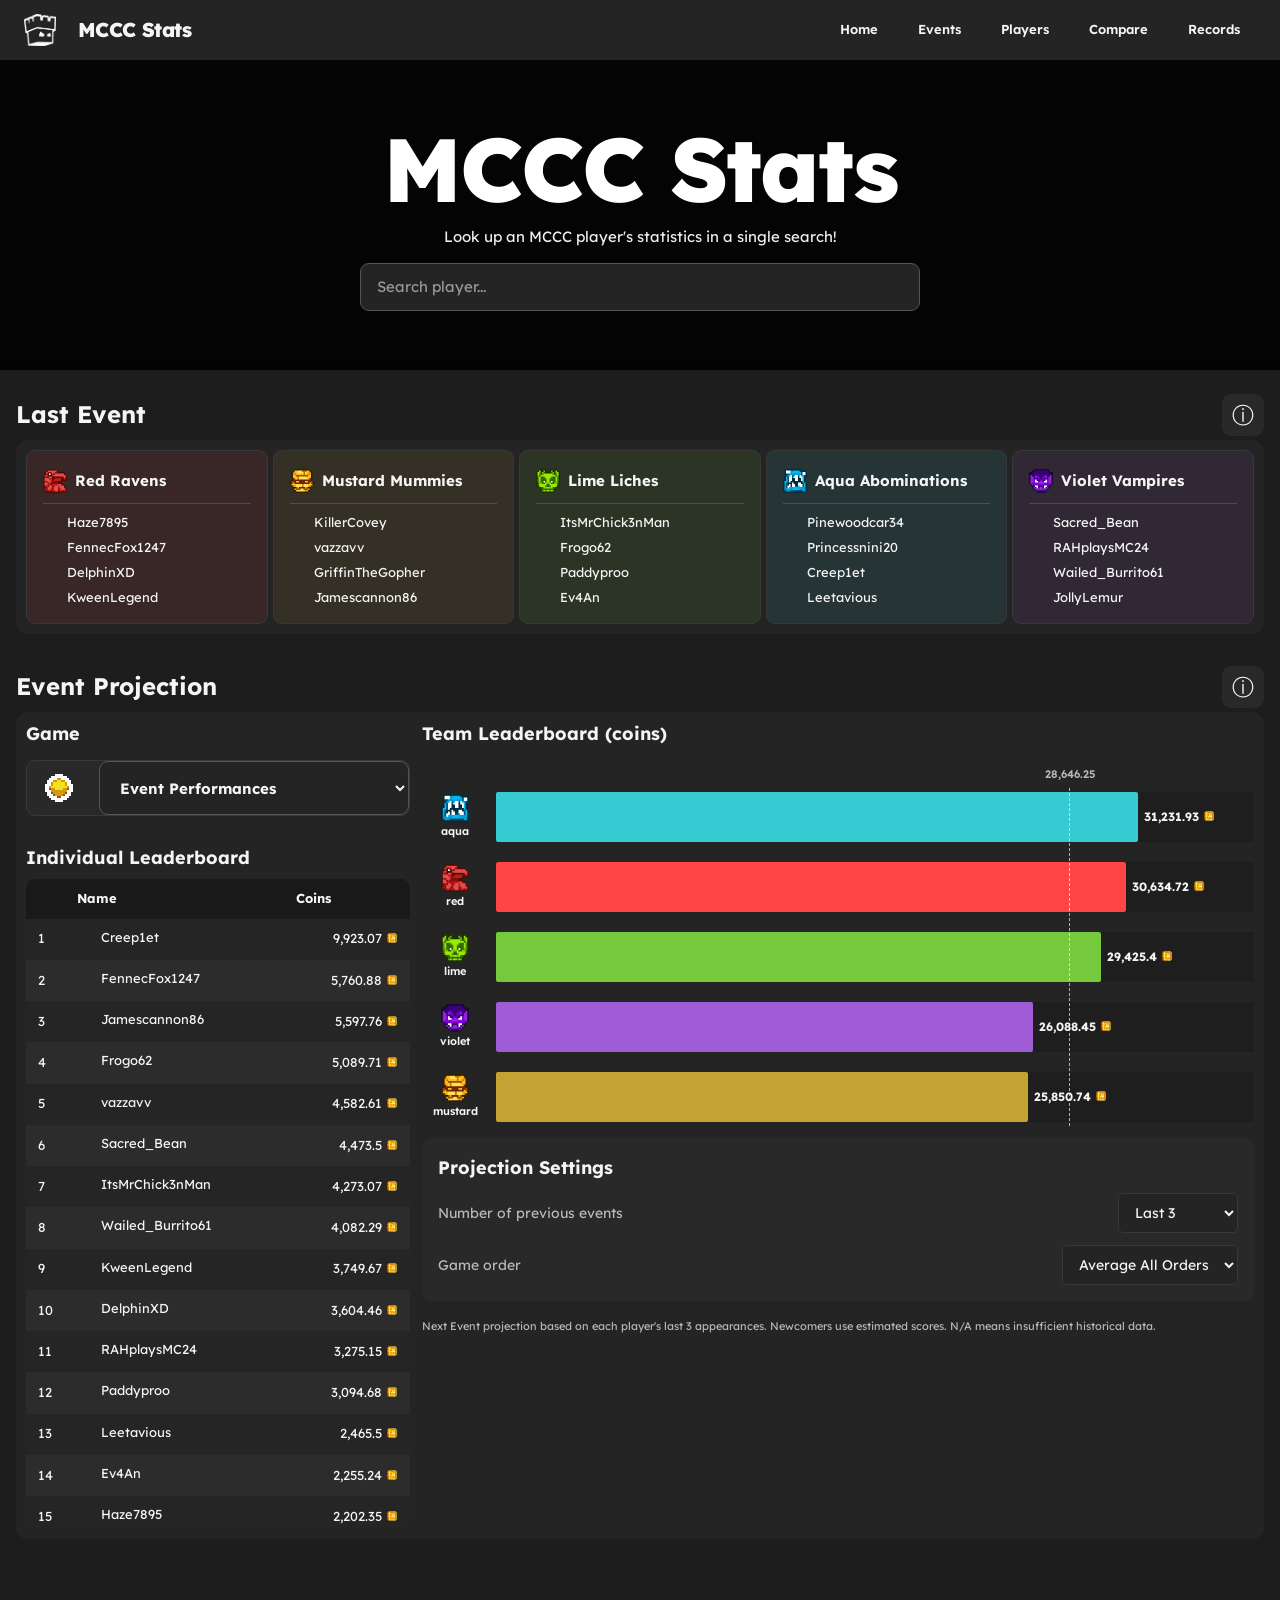
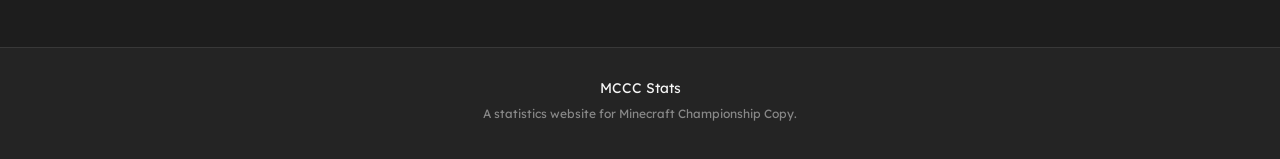
==== commit a1843101: "Add files via upload" ====
--- a/index.html
+++ b/index.html
@@ -2,6 +2,7 @@
 <!DOCTYPE html>
 <html lang="en" data-theme="dark">
 <head>
+    <meta name="google-site-verification" content="cikGYsfWcoL6vmFG21m4CxvFM6vTBI6p41LYYKr2B-I" />
     <meta charset="UTF-8">
     <meta name="viewport" content="width=device-width, initial-scale=1.0">
     <link rel="icon" type="image/png" href="logo.png?v=2">
@@ -123,7 +124,7 @@
                 <div class="section-header">
 
                     <h2 class="section-title">
-                        Next Event
+                        Last Event
                     </h2>
 
                     <div class="info-dropdown">
--- a/css/style.css
+++ b/css/style.css
@@ -4278,6 +4278,126 @@
     text-align: center;
 }
 
+
+/* ==========================================
+   MOBILE NAVBAR FIX
+   ========================================== */
+
+@media (max-width: 768px) {
+    .site-header .navbar {
+        display: grid;
+        grid-template-columns: minmax(0, 1fr) auto;
+        align-items: center;
+        gap: 12px;
+        padding: 12px 16px;
+        position: relative;
+    }
+
+    .site-header .navbar-start {
+        display: flex;
+        align-items: center;
+        min-width: 0;
+        gap: 8px;
+    }
+
+    .site-header .navbar-start img {
+        flex-shrink: 0;
+        width: 32px !important;
+        height: 32px !important;
+        margin-right: 0 !important;
+    }
+
+    .site-header .navbar-brand {
+        white-space: nowrap;
+        font-size: 17px;
+    }
+
+    .site-header .navbar-search {
+        grid-column: 1 / -1;
+        grid-row: 2;
+        width: 100%;
+        min-width: 0;
+        max-width: none;
+        margin: 0;
+    }
+
+    .site-header .navbar-search-input {
+        width: 100%;
+        box-sizing: border-box;
+    }
+
+    .site-header .navbar-end {
+        display: none;
+        grid-column: 1 / -1;
+        grid-row: 3;
+        flex-direction: column;
+        align-items: stretch;
+        width: 100%;
+        gap: 4px;
+        margin: 0;
+        padding: 8px 0 0;
+    }
+
+    .site-header .navbar-end.is-open {
+        display: flex;
+    }
+
+    .site-header .navbar-end .nav-link {
+        display: block;
+        padding: 12px;
+        width: 100%;
+        box-sizing: border-box;
+        text-align: left;
+    }
+
+    .mobile-nav-toggle {
+        display: flex;
+        grid-column: 2;
+        grid-row: 1;
+        align-items: center;
+        justify-content: center;
+        width: 40px;
+        height: 40px;
+        background: transparent;
+        border: 1px solid #444;
+        border-radius: 8px;
+        color: white;
+        font-size: 23px;
+        cursor: pointer;
+    }
+}
+
+@media (min-width: 769px) {
+    .mobile-nav-toggle {
+        display: none;
+    }
+}
+
+
+
+/* Prevent Dodgebolts icon overlapping text on mobile */
+
+@media (max-width: 768px) {
+    .player-participation .player-stat-card {
+        padding: 17px 10px;
+        gap: 4px;
+    }
+
+    .player-participation .player-stat-label {
+        font-size: 12px;
+    }
+
+    .player-participation .player-stat-icon {
+        font-size: 22px;
+        flex-shrink: 0;
+    }
+
+    .player-participation .player-stat-icon img {
+        width: 28px;
+        height: 28px;
+        object-fit: contain;
+    }
+}
 
 
 
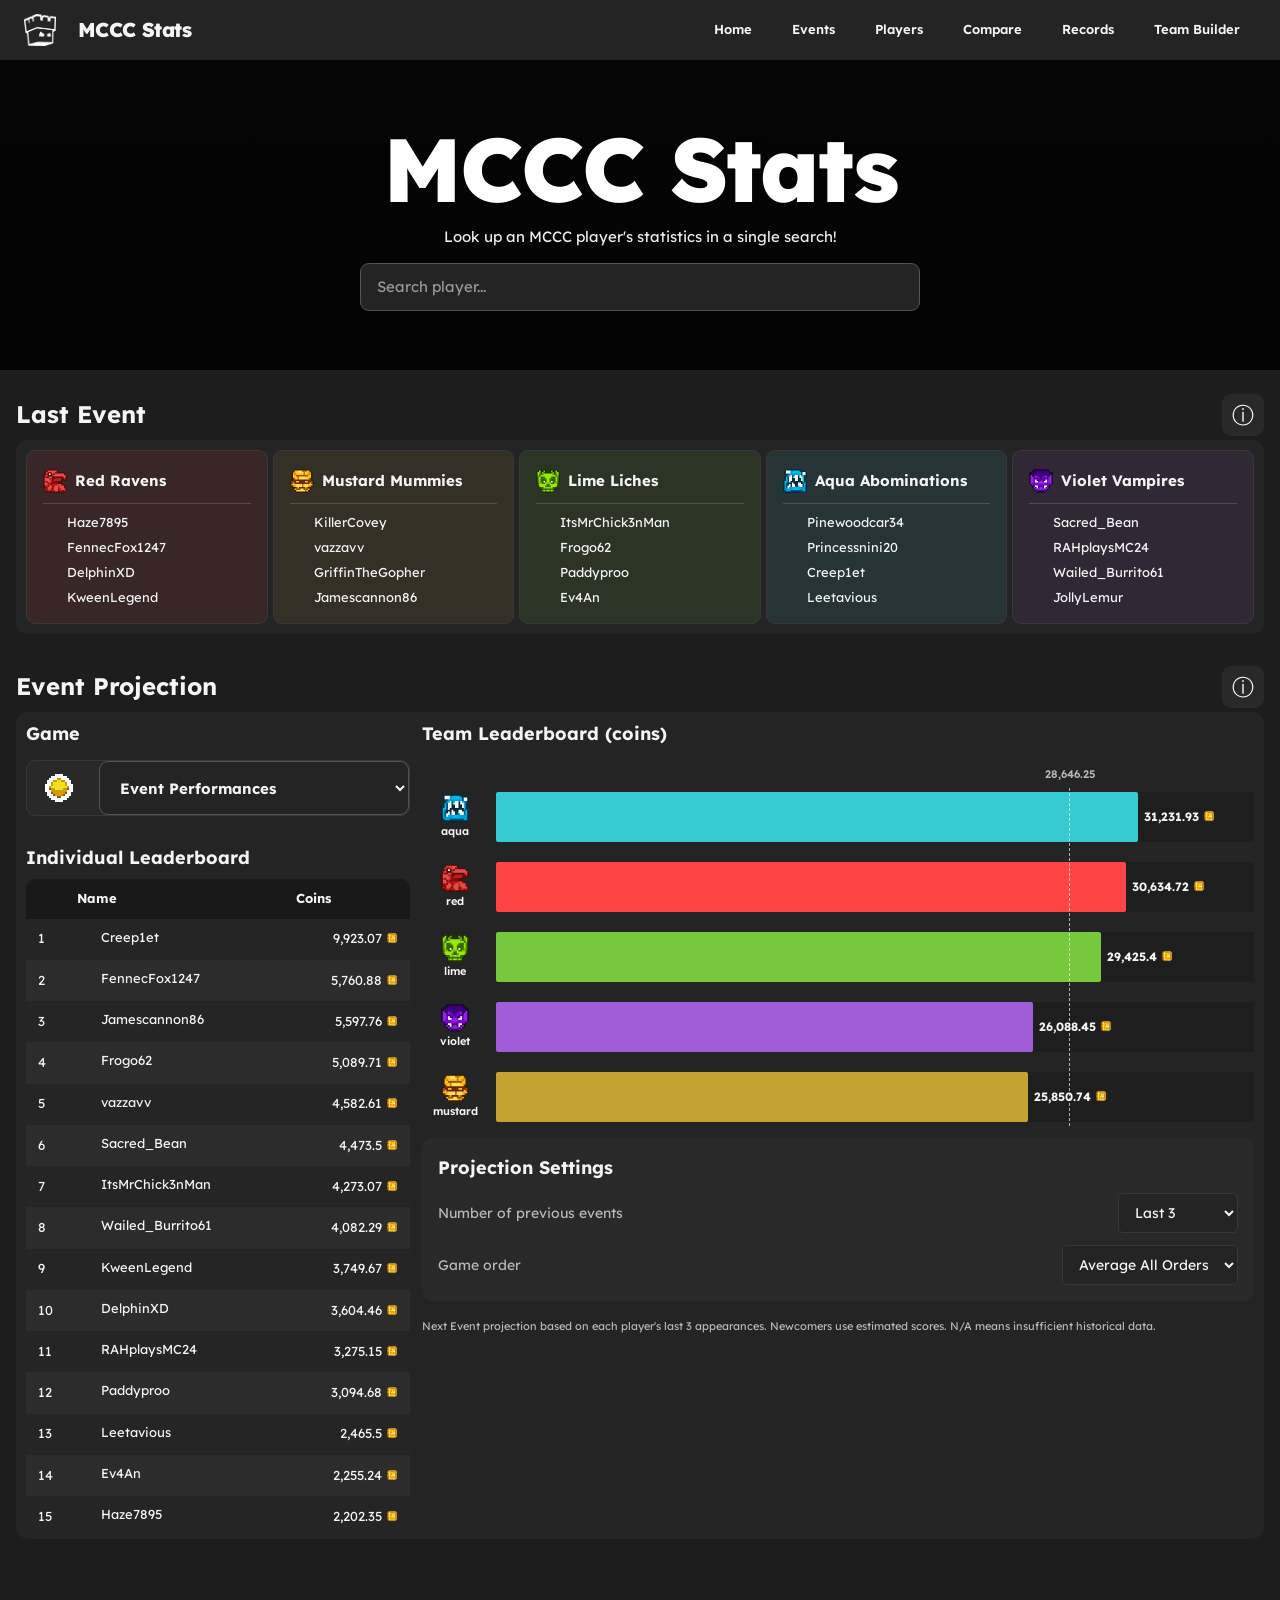
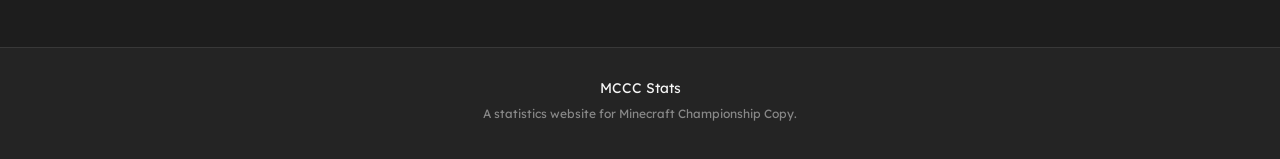
==== commit 9667f70a: "Add files via upload" ====
--- a/index.html
+++ b/index.html
@@ -46,6 +46,7 @@
       <a href="players.html" class="nav-link">Players</a>
       <a href="compare.html" class="nav-link">Compare</a>
       <a class="nav-link" href="records.html">Records</a>
+      <a href="teambuilder.html" class="nav-link">Team Builder</a>
     </div>
 
   </nav>
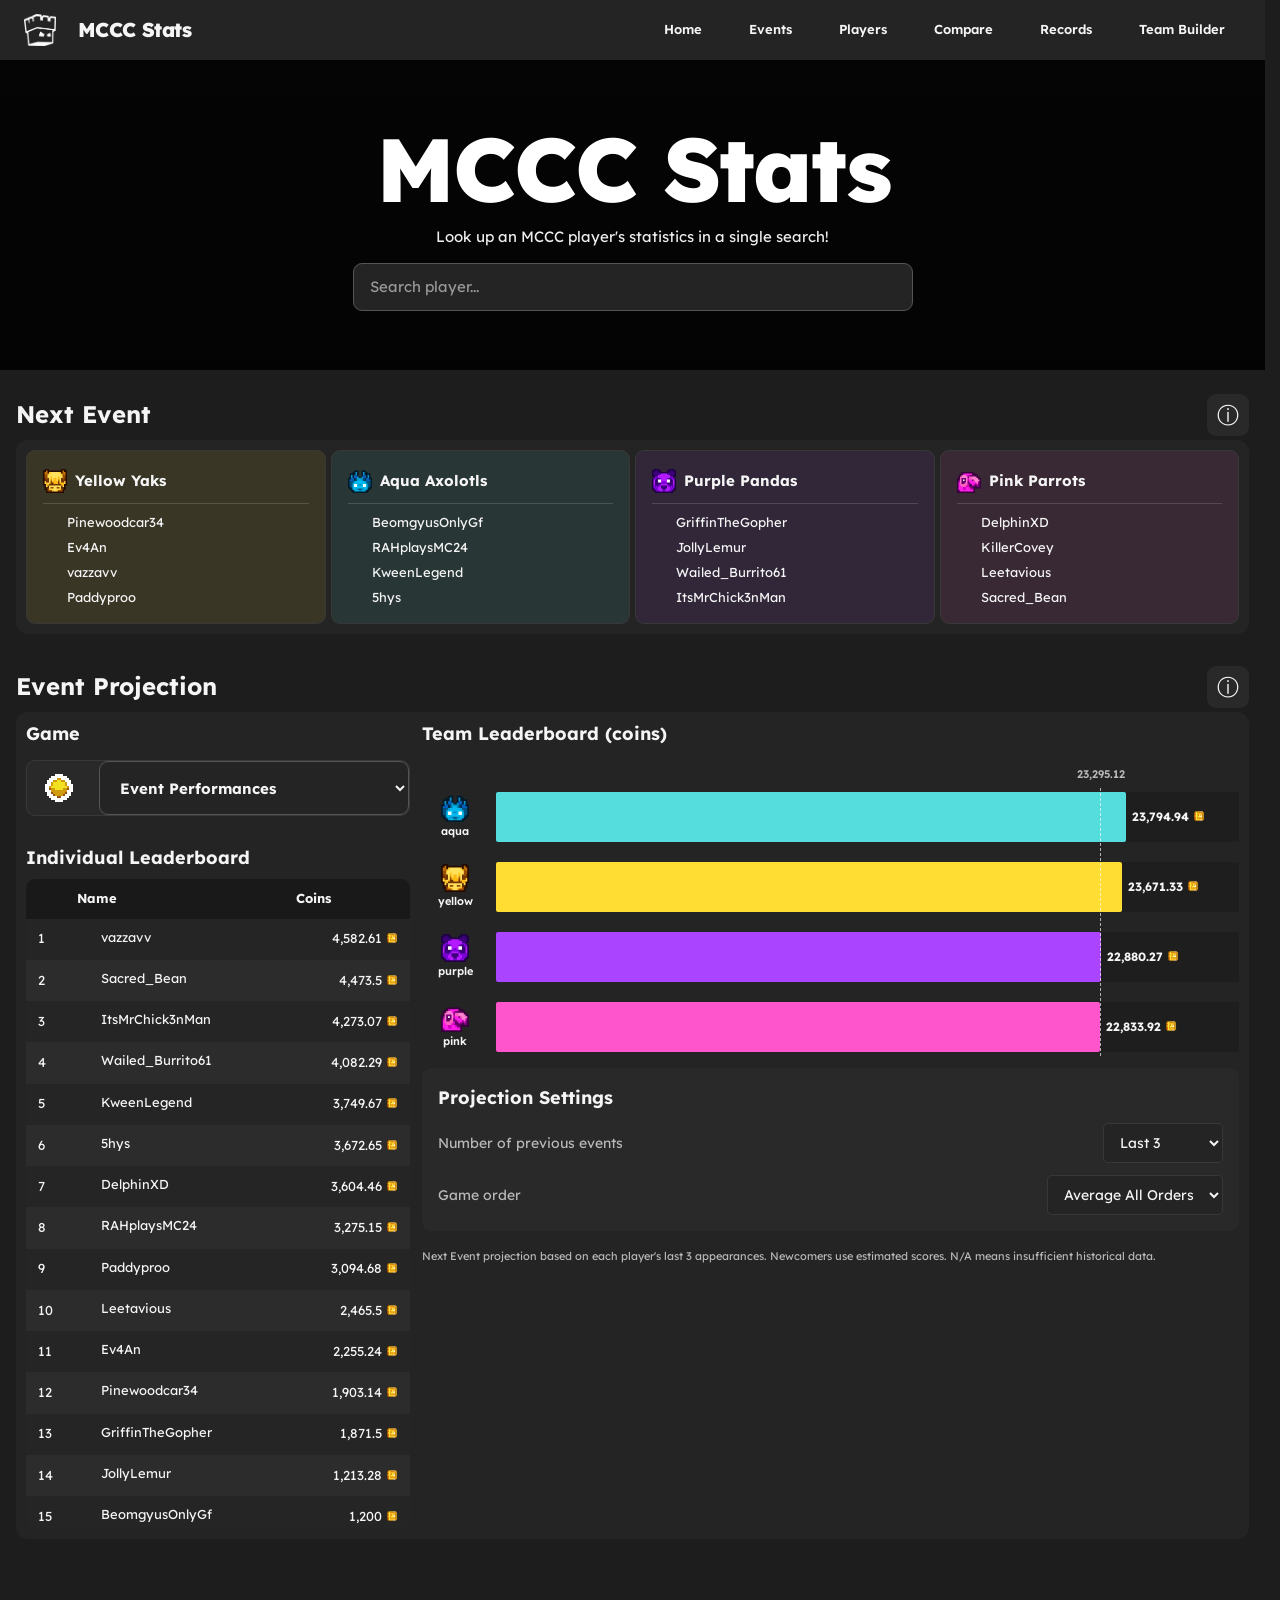
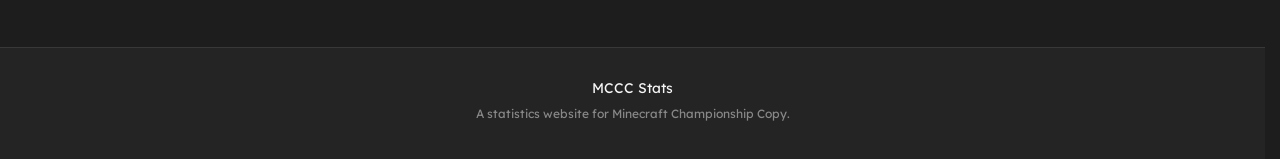
==== commit 91db1f24: "Add files via upload" ====
--- a/index.html
+++ b/index.html
@@ -125,7 +125,7 @@
                 <div class="section-header">
 
                     <h2 class="section-title">
-                        Last Event
+                        Next Event
                     </h2>
 
                     <div class="info-dropdown">
--- a/css/style.css
+++ b/css/style.css
@@ -508,7 +508,7 @@
 
 .team-grid {
     display: grid;
-    grid-template-columns: repeat(5, minmax(0, 1fr));
+    grid-template-columns: repeat(4, minmax(0, 1fr));
     gap: 5px;
 }
 
@@ -4446,3 +4446,102 @@
 /* Small winner team icons in place of colour dots */
 .event-archive-winner-icon { display:block; width:19px; height:19px; flex:0 0 19px; object-fit:contain; }
 .event-archive-winner-line { min-height:19px; }
+
+
+/* Prevent navbar links from wrapping onto multiple lines */
+.navbar-end .nav-link {
+  white-space: nowrap;
+}
+
+/* Keep navigation links on one line */
+.navbar-end {
+  display: flex;
+  align-items: center;
+  flex-wrap: nowrap;
+  gap: 15px;
+}
+
+
+
+/* =========================================
+   MCCC PAGE ENTRANCE ANIMATIONS
+   ========================================= */
+
+@keyframes mccc-page-fade {
+    from {
+        opacity: 0;
+    }
+
+    to {
+        opacity: 1;
+    }
+}
+
+/* Animate the page once, without moving it */
+body:not(:has(.tb-page)) main {
+    animation: mccc-page-fade 0.35s ease-out both;
+}
+
+/* Accessibility */
+@media (prefers-reduced-motion: reduce) {
+    body:not(:has(.tb-page)) main {
+        animation: none !important;
+    }
+}
+
+
+/* Keep the navbar stable during page entrance */
+
+body:not(:has(.tb-page)) header,
+body:not(:has(.tb-page)) nav {
+    animation: none !important;
+    transition: none !important;
+}
+
+
+/* =========================================
+   NAVBAR LAYOUT STABILITY
+   ========================================= */
+
+@media (min-width: 1101px) {
+    
+.site-header .navbar:has(.navbar-search) {
+    display: grid;
+    grid-template-columns: 1fr minmax(180px, 280px) 1fr;
+    align-items: center;
+    gap: 16px;
+}
+
+
+    .site-header .navbar-start {
+        justify-self: start;
+        min-width: 0;
+    }
+
+    .site-header .navbar-search {
+        width: 100%;
+        min-width: 0;
+        justify-self: center;
+    }
+
+    .site-header .navbar-end {
+        justify-self: end;
+        white-space: nowrap;
+    }
+}
+
+@media (min-width: 1101px) {
+    .site-header .navbar:has(.navbar-search) {
+        display: grid;
+        grid-template-columns: 1fr minmax(180px, 280px) 1fr;
+        align-items: center;
+        gap: 16px;
+    }
+}
+
+
+/* Reserve scrollbar space before page content loads */
+html {
+    scrollbar-gutter: stable;
+}
+
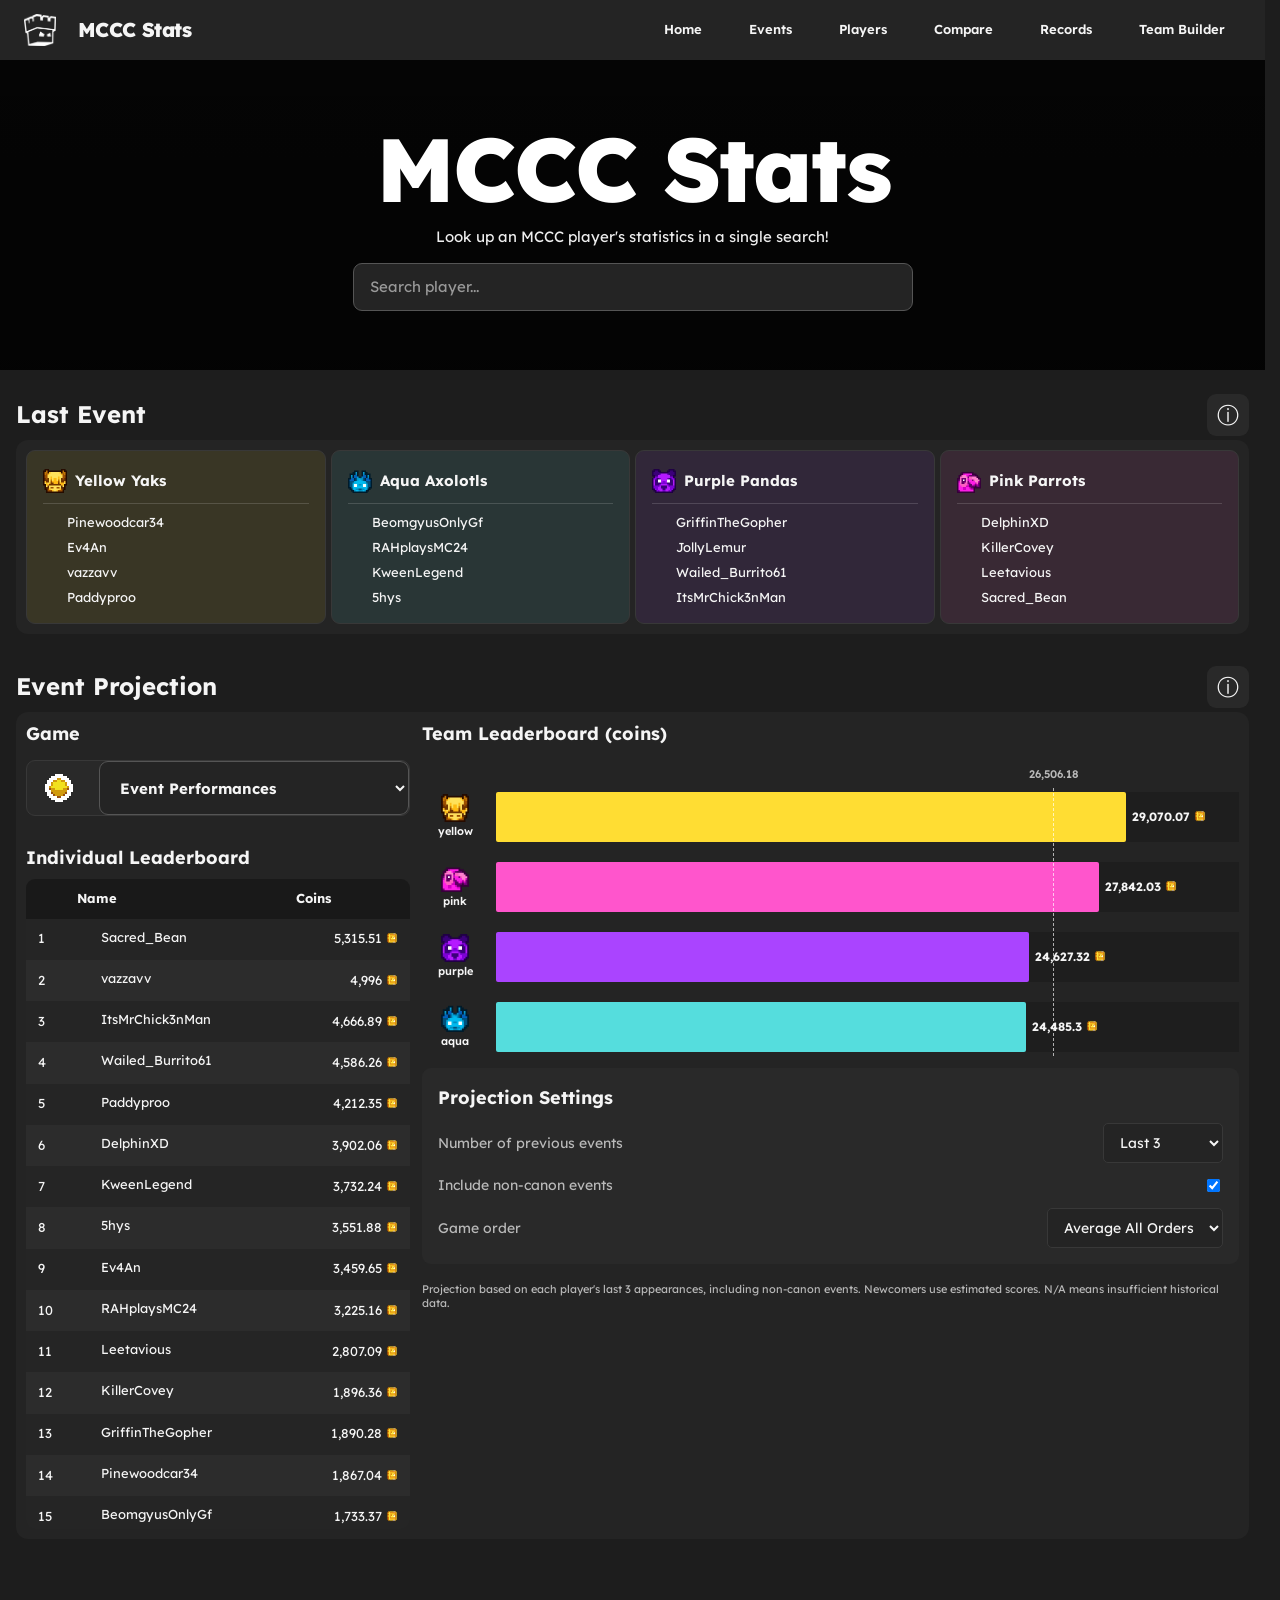
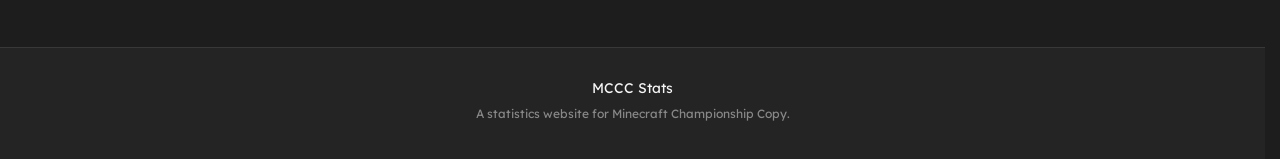
==== commit d33a0d7e: "Add files via upload" ====
--- a/index.html
+++ b/index.html
@@ -5,11 +5,28 @@
     <meta name="google-site-verification" content="cikGYsfWcoL6vmFG21m4CxvFM6vTBI6p41LYYKr2B-I" />
     <meta charset="UTF-8">
     <meta name="viewport" content="width=device-width, initial-scale=1.0">
-    <link rel="icon" type="image/png" href="logo.png?v=2">
-
-    <title>MCCC Stats</title>
-    <meta name="description"
-          content="MCCC Stats - View Minecraft Championship Copy events, teams, players and statistics.">
+    
+<title>MCCC Stats | Events, Players & Statistics</title>
+
+<meta name="description"
+      content="Explore Minecraft Championship Copy (MCCC) statistics, player rankings, event results, team performances and records. Compare players and build teams.">
+
+<meta property="og:site_name" content="MCCC Stats">
+<meta property="og:title" content="MCCC Stats | Events, Players & Statistics">
+<meta property="og:description"
+      content="Explore MCCC events, player rankings, team performances, records and statistics.">
+
+<link rel="icon" type="image/png" href="logo.png">
+
+
+<script type="application/ld+json">
+{
+    "@context": "https://schema.org",
+    "@type": "WebSite",
+    "name": "MCCC Stats",
+    "url": "https://mccc-stats.github.io/MCCC-Stats/"
+}
+</script>
 
     <!-- ReafyStats-style font -->
     <link rel="preconnect" href="https://fonts.googleapis.com">
@@ -125,7 +142,7 @@
                 <div class="section-header">
 
                     <h2 class="section-title">
-                        Next Event
+                        Last Event
                     </h2>
 
                     <div class="info-dropdown">
@@ -337,6 +354,20 @@
                                     </select>
 
                                 </div>
+
+                                <div class="projection-option">
+
+    <label for="projection-include-noncanon">
+        Include non-canon events
+    </label>
+
+    <input
+        type="checkbox"
+        id="projection-include-noncanon"
+        checked
+    >
+
+</div>
 
                                 <div class="projection-option">
 
--- a/css/style.css
+++ b/css/style.css
@@ -2087,7 +2087,7 @@
     flex-direction: column;
     align-items: center;
     gap: 16px;
-    margin-bottom: 8px;
+    margin-bottom: 40px;
 }
 
 .player-identity h1 {
@@ -2106,15 +2106,16 @@
     overflow-wrap: anywhere;
 }
 
+
 .player-skin {
     display: block;
-    width: 220px;
-    height: 420px;
-    max-width: 100%;
-
+    width: 320px;
+    height: 512px;
+    max-width: none;
     object-fit: contain;
-    image-rendering: pixelated;
-}
+    margin-left: -20px;
+}
+
 
 .player-filters {
     display: flex;
@@ -4545,3 +4546,25 @@
     scrollbar-gutter: stable;
 }
 
+
+#player-skin {
+    width: 320px !important;
+    height: 512px !important;
+    max-width: none !important;
+    transform: scale(1.15);
+    transform-origin: center top;
+    margin-left: 0;
+    margin-right: 0;
+}
+
+
+.player-identity {
+    align-items: center;
+}
+
+.player-skin {
+    position: relative;
+    left: 0;
+}
+
+
